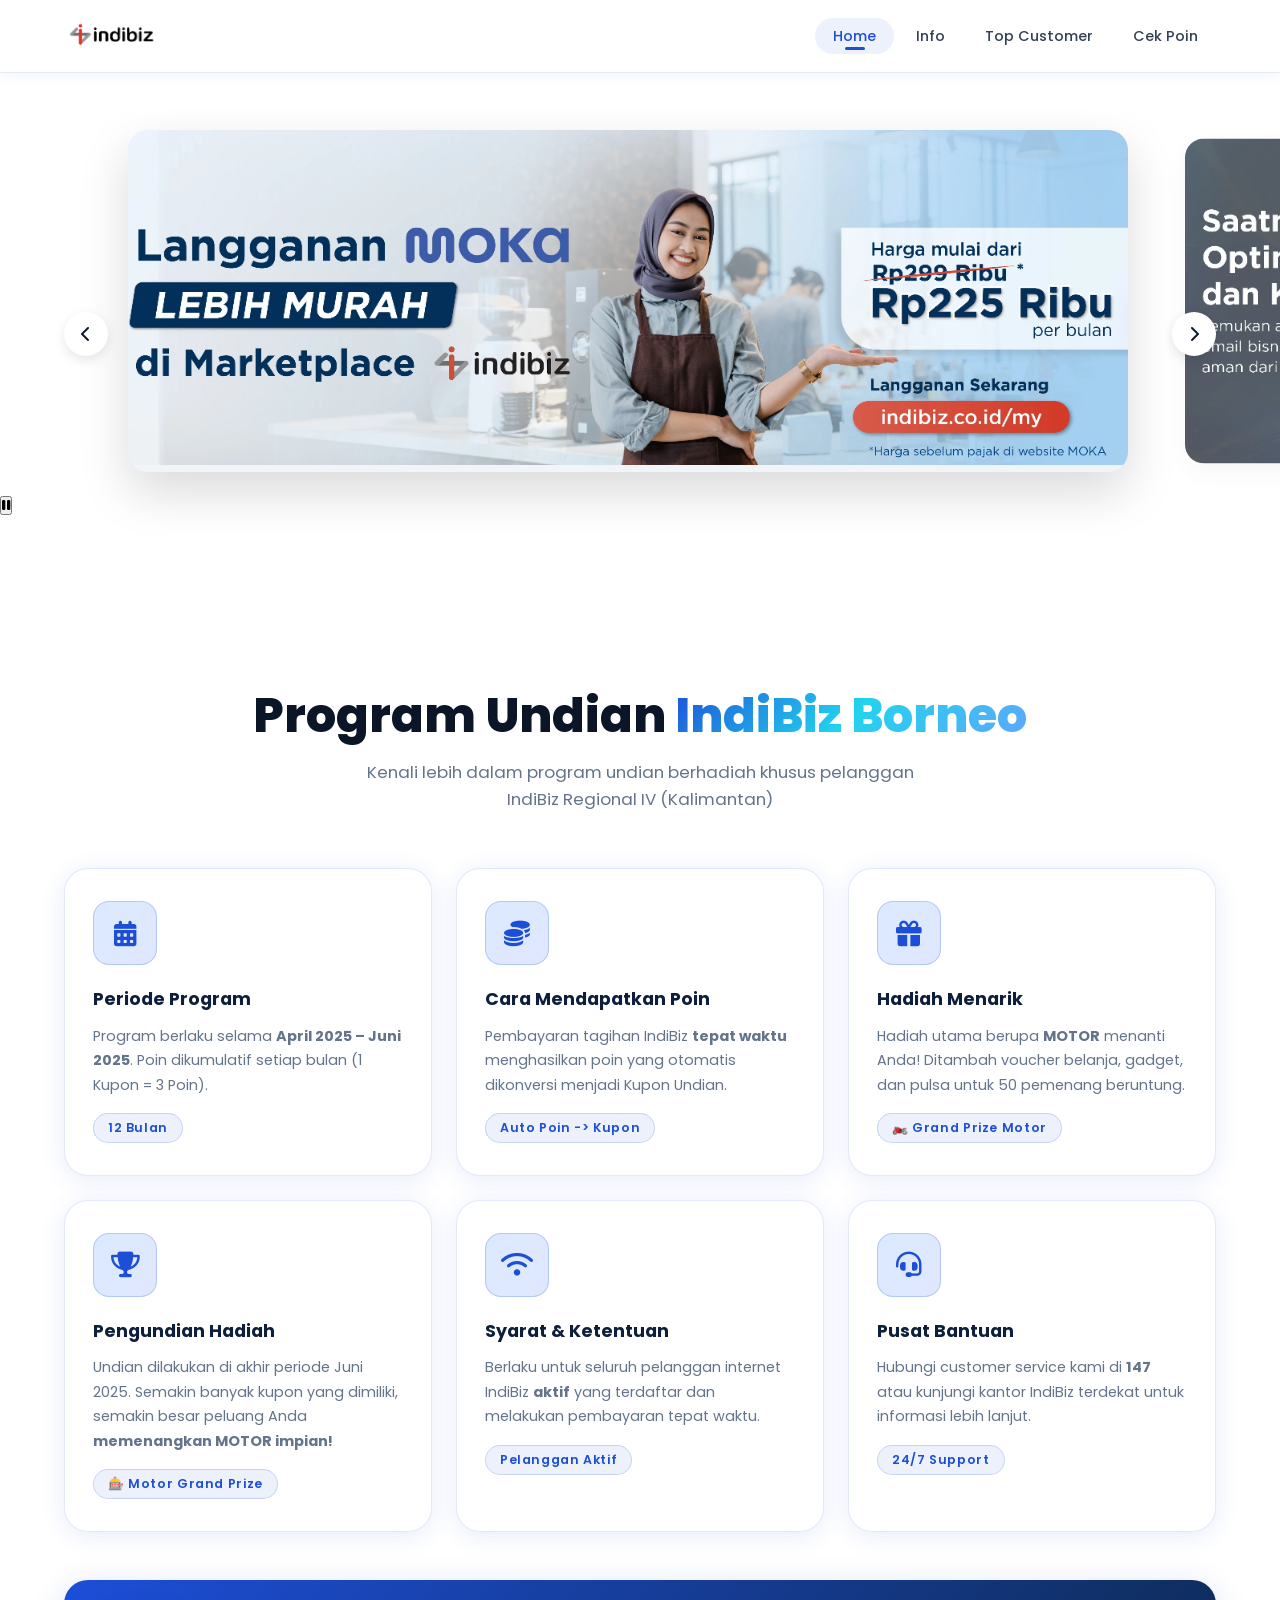
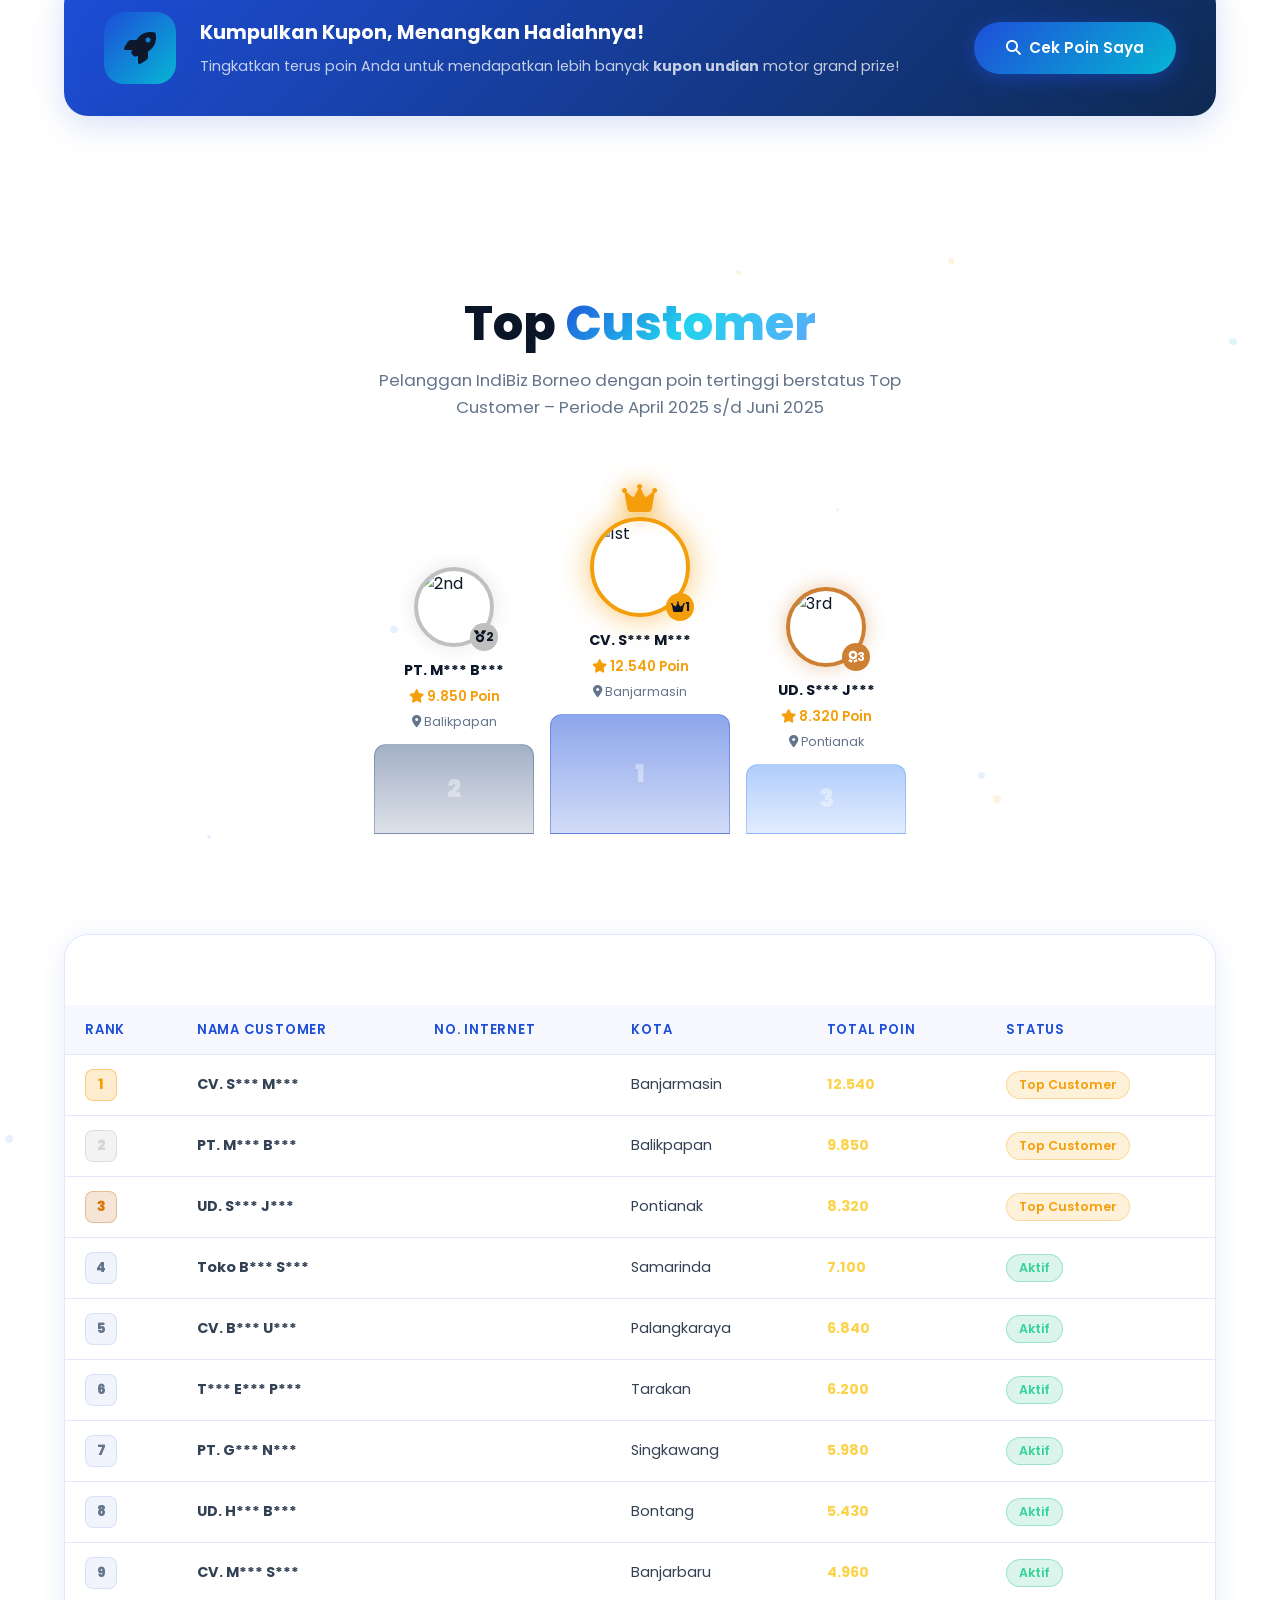
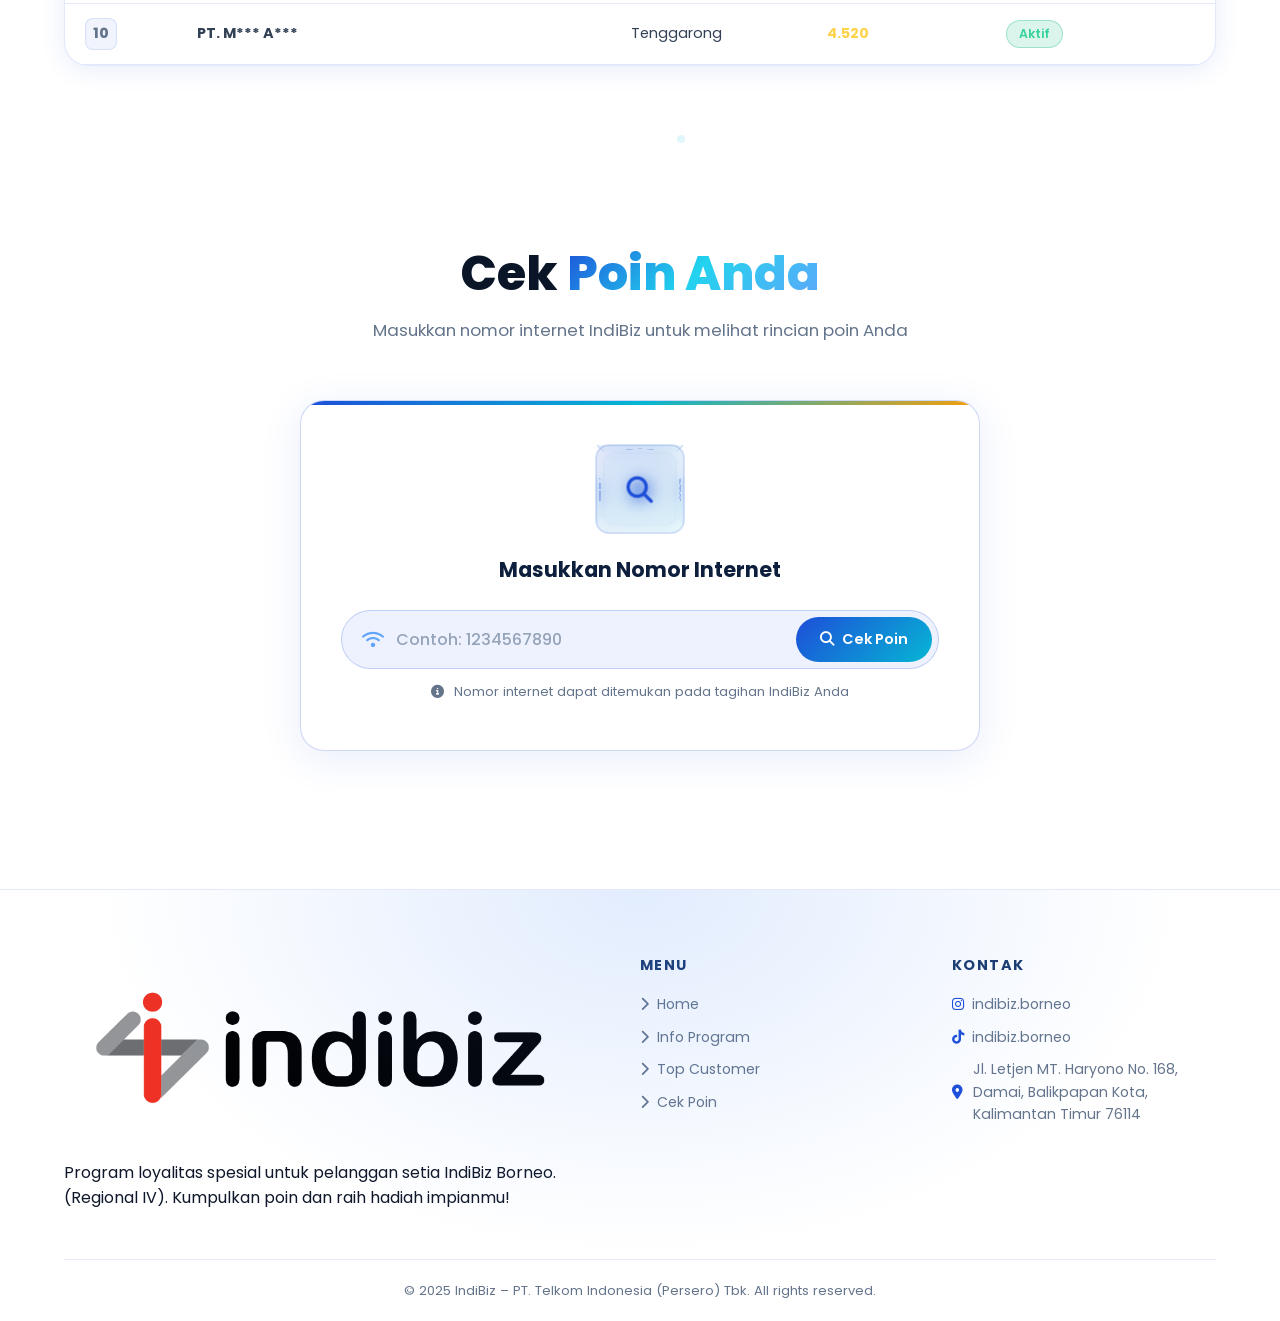
==== index.html @ 510075ae "refactor: Reorganize folder structure for better maintainability - Moved CSS files to css/ directori" ====
<!DOCTYPE html>
<html lang="id">

<head>
    <meta charset="UTF-8">
    <meta name="viewport" content="width=device-width, initial-scale=1.0">
    <meta name="description"
        content="Program Undian IndiBiz Borneo - Kumpulkan poin dan menangkan hadiah menarik untuk pelanggan setia IndiBiz">
    <title>Undian IndiBiz Borneo 2025 - Raih Hadiah Impianmu</title>
    <link rel="stylesheet" href="css/style.css">
    <link href="https://fonts.googleapis.com/css2?family=Poppins:wght@300;400;500;600;700;800;900&display=swap"
        rel="stylesheet">
    <link rel="stylesheet" href="https://cdnjs.cloudflare.com/ajax/libs/font-awesome/6.5.0/css/all.min.css">
</head>

<body>

    <!-- ========== NAVBAR ========== -->
    <nav class="navbar" id="navbar">
        <div class="nav-container">
            <div class="nav-logo">
                <img src="images/logo.png" alt="IndiBiz Logo" class="brand-logo">
            </div>
            <ul class="nav-links" id="navLinks">
                <li><a href="#home" class="nav-link active" id="nav-home">Home</a></li>
                <li><a href="#info" class="nav-link" id="nav-info">Info</a></li>
                <li><a href="#top-customer" class="nav-link" id="nav-top">Top Customer</a></li>
                <li><a href="#cek-poin" class="nav-link" id="nav-cek">Cek Poin</a></li>
            </ul>
            <button class="hamburger" id="hamburger" aria-label="Menu">
                <span></span><span></span><span></span>
            </button>
        </div>
    </nav>

    <!-- ========== HERO / BANNER SLIDER ========== -->
    <section class="hero" id="home">
        <div class="slider-container">
            <div class="slider-wrapper" id="sliderWrapper">

                <!-- Slide 1 -->
                <div class="slide slide-1 active">
                    <img src="images/banner1.png" alt="Undian IndiBiz 2025" class="slide-bg-img">
                </div>

                <!-- Slide 2 -->
                <div class="slide slide-2">
                    <img src="images/banner2.png" alt="Kumpulkan Poin" class="slide-bg-img">
                </div>

                <!-- Slide 3 -->
                <div class="slide slide-3">
                    <img src="images/banner3.png" alt="Top Customer" class="slide-bg-img">
                </div>

            </div><!-- /.slider-wrapper -->

            <!-- Slider Controls Bar -->
            <div class="slider-controls">
                <div class="slider-indicators" id="sliderDots">
                    <span class="dot active" data-index="0"></span>
                    <span class="dot" data-index="1"></span>
                    <span class="dot" data-index="2"></span>
                </div>
                <button id="pauseToggle" class="pause-btn" title="Pause/Play Auto-slide">
                    <i class="fas fa-pause"></i>
                </button>
            </div>
        </div>

        <!-- Slider Buttons (Moved outside container for fixed position) -->
        <button class="slider-btn" id="sliderPrev" aria-label="Previous">
            <i class="fas fa-chevron-left"></i>
        </button>
        <button class="slider-btn" id="sliderNext" aria-label="Next">
            <i class="fas fa-chevron-right"></i>
        </button>
    </section>

    <!-- ========== INFO SECTION ========== -->
    <section class="section info-section" id="info">
        <div class="container">
            <div class="section-header" data-aos="fade-up">
                <h2 class="section-title">Program Undian <span class="gradient-text">IndiBiz Borneo</span></h2>
                <p class="section-desc">Kenali lebih dalam program undian berhadiah khusus pelanggan IndiBiz Regional IV
                    (Kalimantan)</p>
            </div>

            <div class="info-grid">
                <div class="info-card card-3d" data-aos="fade-up" data-aos-delay="100">
                    <div class="card-icon-wrap">
                        <div class="card-icon"><i class="fas fa-calendar-alt"></i></div>
                        <div class="icon-glow"></div>
                    </div>
                    <h3>Periode Program</h3>
                    <p>Program berlaku selama <strong>April 2025 – Juni 2025</strong>. Poin dikumulatif setiap bulan
                        (1 Kupon = 3 Poin).</p>
                    <div class="card-tag">12 Bulan</div>
                </div>

                <div class="info-card card-3d" data-aos="fade-up" data-aos-delay="200">
                    <div class="card-icon-wrap">
                        <div class="card-icon"><i class="fas fa-coins"></i></div>
                        <div class="icon-glow"></div>
                    </div>
                    <h3>Cara Mendapatkan Poin</h3>
                    <p>Pembayaran tagihan IndiBiz <strong>tepat waktu</strong> menghasilkan poin yang otomatis
                        dikonversi menjadi Kupon Undian.</p>
                    <div class="card-tag">Auto Poin -> Kupon</div>
                </div>

                <div class="info-card card-3d" data-aos="fade-up" data-aos-delay="300">
                    <div class="card-icon-wrap">
                        <div class="card-icon"><i class="fas fa-gift"></i></div>
                        <div class="icon-glow"></div>
                    </div>
                    <h3>Hadiah Menarik</h3>
                    <p>Hadiah utama berupa <strong>MOTOR</strong> menanti Anda! Ditambah voucher belanja, gadget, dan
                        pulsa untuk 50 pemenang beruntung.</p>
                    <div class="card-tag">🏍️ Grand Prize Motor</div>
                </div>

                <div class="info-card card-3d" data-aos="fade-up" data-aos-delay="400">
                    <div class="card-icon-wrap">
                        <div class="card-icon"><i class="fas fa-trophy"></i></div>
                        <div class="icon-glow"></div>
                    </div>
                    <h3>Pengundian Hadiah</h3>
                    <p>Undian dilakukan di akhir periode Juni 2025. Semakin banyak kupon yang dimiliki, semakin besar
                        peluang Anda
                        <strong>memenangkan MOTOR impian!</strong>
                    </p>
                    <div class="card-tag">🎰 Motor Grand Prize</div>
                </div>

                <div class="info-card card-3d" data-aos="fade-up" data-aos-delay="500">
                    <div class="card-icon-wrap">
                        <div class="card-icon"><i class="fas fa-wifi"></i></div>
                        <div class="icon-glow"></div>
                    </div>
                    <h3>Syarat & Ketentuan</h3>
                    <p>Berlaku untuk seluruh pelanggan internet IndiBiz <strong>aktif</strong> yang terdaftar dan
                        melakukan pembayaran tepat waktu.</p>
                    <div class="card-tag">Pelanggan Aktif</div>
                </div>

                <div class="info-card card-3d" data-aos="fade-up" data-aos-delay="600">
                    <div class="card-icon-wrap">
                        <div class="card-icon"><i class="fas fa-headset"></i></div>
                        <div class="icon-glow"></div>
                    </div>
                    <h3>Pusat Bantuan</h3>
                    <p>Hubungi customer service kami di <strong>147</strong> atau kunjungi kantor IndiBiz terdekat untuk
                        informasi lebih lanjut.</p>
                    <div class="card-tag">24/7 Support</div>
                </div>
            </div>

            <!-- Info Banner CTA -->
            <div class="info-cta" data-aos="fade-up">
                <div class="cta-content">
                    <div class="cta-icon"><i class="fas fa-rocket"></i></div>
                    <div class="cta-text">
                        <h3>Kumpulkan Kupon, Menangkan Hadiahnya!</h3>
                        <p>Tingkatkan terus poin Anda untuk mendapatkan lebih banyak <strong>kupon undian</strong> motor
                            grand prize!</p>
                    </div>
                    <a href="#cek-poin" class="btn btn-primary cta-btn">
                        <i class="fas fa-search"></i> Cek Poin Saya
                    </a>
                </div>
            </div>
        </div>
    </section>

    <!-- ========== TOP CUSTOMER SECTION ========== -->
    <section class="section top-customer-section" id="top-customer">
        <div class="particles" id="particles"></div>
        <div class="container">
            <div class="section-header" data-aos="fade-up">
                <h2 class="section-title">Top <span class="gradient-text">Customer</span></h2>
                <p class="section-desc">Pelanggan IndiBiz Borneo dengan poin tertinggi berstatus Top Customer – Periode
                    April 2025 s/d Juni 2025</p>
            </div>

            <!-- Podium Top 3 -->
            <div class="podium-container" data-aos="zoom-in">
                <!-- 2nd Place -->
                <div class="podium-item podium-2nd">
                    <div class="podium-avatar">
                        <img src="https://ui-avatars.com/api/?name=PT+M***+B***&background=C0C0C0&color=fff&size=80&bold=true"
                            alt="2nd">
                        <div class="podium-rank rank-2"><i class="fas fa-medal"></i> 2</div>
                    </div>
                    <div class="podium-info">
                        <div class="podium-name">PT. M*** B***</div>
                        <div class="podium-points"><i class="fas fa-star"></i> 9.850 Poin</div>
                        <div class="podium-location"><i class="fas fa-map-marker-alt"></i> Balikpapan</div>
                    </div>
                    <div class="podium-base h-2nd">2</div>
                </div>

                <!-- 1st Place -->
                <div class="podium-item podium-1st">
                    <div class="crown-animation"><i class="fas fa-crown"></i></div>
                    <div class="podium-avatar">
                        <img src="https://ui-avatars.com/api/?name=CV+S***+M***&background=FFD700&color=fff&size=100&bold=true"
                            alt="1st">
                        <div class="podium-rank rank-1"><i class="fas fa-crown"></i> 1</div>
                    </div>
                    <div class="podium-info">
                        <div class="podium-name">CV. S*** M***</div>
                        <div class="podium-points"><i class="fas fa-star"></i> 12.540 Poin</div>
                        <div class="podium-location"><i class="fas fa-map-marker-alt"></i> Banjarmasin</div>
                    </div>
                    <div class="podium-base h-1st">1</div>
                </div>

                <!-- 3rd Place -->
                <div class="podium-item podium-3rd">
                    <div class="podium-avatar">
                        <img src="https://ui-avatars.com/api/?name=UD+S***+J***&background=CD7F32&color=fff&size=80&bold=true"
                            alt="3rd">
                        <div class="podium-rank rank-3"><i class="fas fa-award"></i> 3</div>
                    </div>
                    <div class="podium-info">
                        <div class="podium-name">UD. S*** J***</div>
                        <div class="podium-points"><i class="fas fa-star"></i> 8.320 Poin</div>
                        <div class="podium-location"><i class="fas fa-map-marker-alt"></i> Pontianak</div>
                    </div>
                    <div class="podium-base h-3rd">3</div>
                </div>
            </div>

            <!-- Ranking Table -->
            <div class="ranking-table-wrap" data-aos="fade-up">
                <div class="table-header-bar">
                    <h3><i class="fas fa-list-ol"></i> Ranking Lengkap</h3>
                    <span class="table-period">Periode: Apr 2025 – Jun 2025</span>
                </div>
                <div class="table-responsive">
                    <table class="ranking-table" id="rankingTable">
                        <thead>
                            <tr>
                                <th>Rank</th>
                                <th>Nama Customer</th>
                                <th>No. Internet</th>
                                <th>Kota</th>
                                <th>Total Poin</th>
                                <th>Status</th>
                            </tr>
                        </thead>
                        <tbody id="rankingBody">
                            <!-- Populated by JS -->
                        </tbody>
                    </table>
                </div>
            </div>
        </div>
    </section>

    <!-- ========== CEK POIN SECTION ========== -->
    <section class="section cek-poin-section" id="cek-poin">
        <div class="container">
            <div class="section-header" data-aos="fade-up">
                <h2 class="section-title">Cek <span class="gradient-text">Poin Anda</span></h2>
                <p class="section-desc">Masukkan nomor internet IndiBiz untuk melihat rincian poin Anda</p>
            </div>

            <!-- Search Form -->
            <div class="cek-form-container" data-aos="zoom-in">
                <div class="form-wrapper">
                    <div class="form-icon-3d">
                        <div class="cube">
                            <div class="cube-face front"><i class="fas fa-search"></i></div>
                            <div class="cube-face back"><i class="fas fa-star"></i></div>
                            <div class="cube-face top"><i class="fas fa-wifi"></i></div>
                            <div class="cube-face bottom"><i class="fas fa-trophy"></i></div>
                            <div class="cube-face left"><i class="fas fa-gift"></i></div>
                            <div class="cube-face right"><i class="fas fa-coins"></i></div>
                        </div>
                    </div>
                    <h3 class="form-title">Masukkan Nomor Internet</h3>
                    <div class="search-input-wrap">
                        <div class="input-icon"><i class="fas fa-wifi"></i></div>
                        <input type="text" id="noInternetInput" class="search-input" placeholder="Contoh: 1234567890"
                            maxlength="15" autocomplete="off">
                        <button class="search-btn" id="searchBtn">
                            <i class="fas fa-search"></i>
                            <span>Cek Poin</span>
                        </button>
                    </div>
                    <p class="form-hint"><i class="fas fa-info-circle"></i> Nomor internet dapat ditemukan pada tagihan
                        IndiBiz Anda</p>
                </div>
            </div>

            <!-- Result Container -->
            <div class="result-container" id="resultContainer" style="display:none;">
                <!-- Customer Info Card -->
                <div class="result-header" data-aos="fade-up">
                    <div class="customer-card">
                        <div class="customer-avatar" id="customerAvatar">
                            <img id="avatarImg" src="" alt="Customer">
                        </div>
                        <div class="customer-info">
                            <div class="customer-badge"><i class="fas fa-check-circle"></i> Pelanggan Terverifikasi
                            </div>
                            <h3 id="customerName" class="customer-name">-</h3>
                            <div class="customer-meta">
                                <span><i class="fas fa-wifi"></i> <span id="customerNo">-</span></span>
                                <span><i class="fas fa-map-marker-alt"></i> <span id="customerCity">-</span></span>
                                <span><i class="fas fa-signal"></i> <span id="customerPackage">-</span></span>
                            </div>
                        </div>
                        <div class="total-poin-big">
                            <div class="total-poin-label">Total Poin</div>
                            <div class="total-poin-value" id="totalPoinDisplay">0</div>
                            <div class="total-poin-sub">April 2025 – Juni 2025</div>
                        </div>
                        <div class="total-kupon-big">
                            <div class="total-poin-label">Total Kupon Undian</div>
                            <div class="total-poin-value" id="totalKuponDisplay" style="color: #60a5fa;">0</div>
                            <div class="total-poin-sub">1 Kupon = 3 Poin</div>
                        </div>
                    </div>
                </div>

                <!-- Monthly Points Table -->
                <div class="points-table-wrap" data-aos="fade-up">
                    <div class="points-table-header">
                        <h3><i class="fas fa-calendar-alt"></i> Rincian Poin Per Bulan</h3>
                    </div>
                    <div class="table-responsive">
                        <table class="points-table" id="pointsTable">
                            <thead>
                                <tr>
                                    <th>Bulan</th>
                                    <th>Tagihan (Rp)</th>
                                    <th>Status Bayar</th>
                                    <th>Poin Didapat</th>
                                </tr>
                            </thead>
                            <tbody id="pointsBody">
                                <!-- Populated by JS -->
                            </tbody>
                            <tfoot>
                                <tr class="total-row">
                                    <td colspan="3"><strong>Total Keseluruhan</strong></td>
                                    <td class="total-poin-cell" id="totalPoinTable">0 Poin</td>
                                </tr>
                            </tfoot>
                        </table>
                    </div>
                </div>

                <!-- Points Visual Chart -->
                <div class="points-chart-wrap" data-aos="fade-up">
                    <h3><i class="fas fa-chart-bar"></i> Grafik Poin Bulanan</h3>
                    <div class="chart-container" id="chartContainer">
                        <!-- Chart bars generated by JS -->
                    </div>
                </div>
            </div>

            <!-- Empty / Error State -->
            <div class="empty-state" id="emptyState" style="display:none;">
                <div class="empty-icon"><i class="fas fa-exclamation-triangle"></i></div>
                <h3>Nomor Tidak Ditemukan</h3>
                <p id="emptyMessage">Nomor internet yang Anda masukkan tidak terdaftar dalam sistem kami.</p>
                <button class="btn btn-outline"
                    onclick="document.getElementById('noInternetInput').value=''; document.getElementById('emptyState').style.display='none';">
                    <i class="fas fa-redo"></i> Coba Lagi
                </button>
            </div>

        </div>
    </section>

    <!-- ========== FOOTER ========== -->
    <footer class="footer">
        <div class="footer-bg"></div>
        <div class="container">
            <div class="footer-grid">
                <div class="footer-brand">
                    <div class="footer-logo">
                        <img src="images/logo.png" alt="IndiBiz Logo">
                    </div>
                    <p>Program loyalitas spesial untuk pelanggan setia IndiBiz Borneo. (Regional IV). Kumpulkan
                        poin dan raih hadiah impianmu!</p>
                </div>
                <div class="footer-links">
                    <h4>Menu</h4>
                    <ul>
                        <li><a href="#home"><i class="fas fa-chevron-right"></i> Home</a></li>
                        <li><a href="#info"><i class="fas fa-chevron-right"></i> Info Program</a></li>
                        <li><a href="#top-customer"><i class="fas fa-chevron-right"></i> Top Customer</a></li>
                        <li><a href="#cek-poin"><i class="fas fa-chevron-right"></i> Cek Poin</a></li>
                    </ul>
                </div>
                <div class="footer-contact">
                    <h4>Kontak</h4>
                    <ul>
                        <li><a href="https://www.instagram.com/indibiz.borneo" target="_blank"><i
                                    class="fab fa-instagram"></i> indibiz.borneo</a></li>
                        <li><a href="https://www.tiktok.com/@indibiz.borneo" target="_blank"><i
                                    class="fab fa-tiktok"></i> indibiz.borneo</a></li>
                        <li><i class="fas fa-map-marker-alt"></i> Jl. Letjen MT. Haryono No. 168, Damai, Balikpapan
                            Kota, Kalimantan Timur 76114</li>
                    </ul>
                </div>
            </div>
            <div class="footer-bottom">
                <p>© 2025 IndiBiz – PT. Telkom Indonesia (Persero) Tbk. All rights reserved.</p>
            </div>
        </div>
    </footer>

    <!-- Loading Overlay -->
    <div class="loading-overlay" id="loadingOverlay">
        <div class="loading-spinner">
            <div class="spinner-ring"></div>
            <div class="spinner-ring"></div>
            <div class="spinner-ring"></div>
            <div class="loading-text">Mencari Data...</div>
        </div>
    </div>

    <script src="js/script.js"></script>
</body>

</html>
---- css/style.css ----
/* =====================================================
   INDIBIZ UNDIAN WEBSITE - MODERN 3D STYLE
   WHITE & Blue Theme | Poppins Font
===================================================== */

/* ---- ROOT VARIABLES ---- */
:root {
    --blue-900: #0a1628;
    --blue-800: #0d1f3c;
    --blue-700: #0e2a52;
    --blue-600: #1a3a6e;
    --blue-500: #1d4ed8;
    --blue-400: #3b82f6;
    --blue-300: #60a5fa;
    --blue-200: #93c5fd;
    --blue-100: #dbeafe;
    --cyan: #06b6d4;
    --cyan-l: #22d3ee;
    --gold: #f59e0b;
    --gold-l: #fcd34d;
    --white: #ffffff;
    --gray-50: #f8faff;
    --gray-100: #eef2ff;
    --gray-200: #e0e7ff;
    --gray-400: #94a3b8;
    --text-dark: #0f172a;
    --text-mid: #334155;

    /* Light theme surfaces */
    --surface-bg: #f5f8ff;
    --surface-card: #ffffff;
    --surface-alt: #eef2ff;
    --border-light: rgba(29, 78, 216, 0.12);
    --border-mid: rgba(29, 78, 216, 0.22);
    --text-body: #334155;
    --text-muted: #64748b;

    --radius-sm: 8px;
    --radius-md: 16px;
    --radius-lg: 24px;
    --radius-xl: 40px;

    --shadow-blue: 0 8px 32px rgba(29, 78, 216, 0.18);
    --shadow-card: 0 4px 24px rgba(29, 78, 216, 0.10);
    --shadow-glow: 0 0 40px rgba(59, 130, 246, 0.25);

    --transition: 0.35s cubic-bezier(0.4, 0, 0.2, 1);
}

/* ---- RESET ---- */
*,
*::before,
*::after {
    box-sizing: border-box;
    margin: 0;
    padding: 0;
}

html {
    scroll-behavior: smooth;
}

body {
    font-family: 'Poppins', sans-serif;
    background: #ffffff;
    color: var(--text-dark);
    overflow-x: hidden;
    line-height: 1.6;
}

a {
    text-decoration: none;
    color: inherit;
}

img {
    max-width: 100%;
    display: block;
}

ul {
    list-style: none;
}

/* ---- UTILITIES ---- */
.container {
    max-width: 1200px;
    margin: 0 auto;
    padding: 0 24px;
}

.gradient-text {
    background: linear-gradient(135deg, var(--blue-500), var(--cyan-l), var(--blue-300));
    -webkit-background-clip: text;
    -webkit-text-fill-color: transparent;
    background-clip: text;
}

.btn {
    display: inline-flex;
    align-items: center;
    gap: 8px;
    padding: 14px 32px;
    border-radius: var(--radius-xl);
    font-family: 'Poppins', sans-serif;
    font-size: 0.95rem;
    font-weight: 600;
    cursor: pointer;
    border: none;
    transition: var(--transition);
    position: relative;
    overflow: hidden;
    white-space: nowrap;
}

.btn::before {
    content: '';
    position: absolute;
    inset: 0;
    background: rgba(255, 255, 255, 0.15);
    opacity: 0;
    transition: var(--transition);
}

.btn:hover::before {
    opacity: 1;
}

.btn-primary {
    background: linear-gradient(135deg, var(--blue-500), var(--cyan));
    color: var(--white);
    box-shadow: 0 4px 20px rgba(29, 78, 216, 0.5);
}

.btn-primary:hover {
    transform: translateY(-3px);
    box-shadow: 0 8px 30px rgba(29, 78, 216, 0.6);
}

.btn-outline {
    background: transparent;
    color: var(--white);
    border: 2px solid rgba(255, 255, 255, 0.4);
    backdrop-filter: blur(8px);
}

.btn-outline:hover {
    background: rgba(255, 255, 255, 0.12);
    border-color: var(--blue-300);
    transform: translateY(-3px);
}

/* =====================================================
   NAVBAR
===================================================== */
.navbar {
    position: fixed;
    top: 0;
    left: 0;
    right: 0;
    z-index: 1000;
    padding: 0;
    background: #ffffff;
    border-bottom: 1px solid var(--border-light);
    transition: var(--transition);
    box-shadow: 0 2px 16px rgba(29, 78, 216, 0.06);
}

.navbar.scrolled {
    background: #ffffff;
    border-bottom: 1px solid var(--border-mid);
    box-shadow: 0 4px 24px rgba(29, 78, 216, 0.12);
}

.nav-container {
    max-width: 1200px;
    margin: 0 auto;
    padding: 0 24px;
    height: 72px;
    display: flex;
    align-items: center;
    justify-content: space-between;
}

.nav-logo {
    display: flex;
    align-items: center;
    cursor: pointer;
}

.brand-logo {
    height: 38px;
    width: auto;
    object-fit: contain;
}

.brand-logo-footer {
    height: 60px;
    width: auto;
    object-fit: contain;
    margin-bottom: 16px;
    filter: drop-shadow(0 4px 6px rgba(0, 0, 0, 0.05));
}

.nav-links {
    display: flex;
    gap: 4px;
}

.nav-link {
    padding: 8px 18px;
    border-radius: var(--radius-xl);
    font-size: 0.9rem;
    font-weight: 500;
    color: var(--text-mid);
    transition: var(--transition);
    position: relative;
}

.nav-link:hover,
.nav-link.active {
    color: var(--blue-500);
    background: rgba(29, 78, 216, 0.08);
}

.nav-link.active::after {
    content: '';
    position: absolute;
    bottom: 4px;
    left: 50%;
    transform: translateX(-50%);
    width: 20px;
    height: 3px;
    background: var(--blue-500);
    border-radius: 2px;
}

.hamburger {
    display: none;
    flex-direction: column;
    gap: 5px;
    background: none;
    border: none;
    cursor: pointer;
    padding: 6px;
}

.hamburger span {
    width: 28px;
    height: 2.5px;
    background: var(--blue-700);
    border-radius: 2px;
    transition: var(--transition);
}

/* =====================================================
   HERO SLIDER
===================================================== */
.hero {
    position: relative;
    width: 100%;
    overflow: hidden;
    margin-top: 70px;
    background: #ffffff;
    padding: 40px 0 60px;
}

.slider-container {
    position: relative;
    width: 100%;
    /* Scroll snap for perfect centering */
    overflow-x: auto;
    scroll-snap-type: x mandatory;
    scroll-behavior: smooth;
    -webkit-overflow-scrolling: touch;
    height: auto;
    /* Hide scrollbar */
    ms-overflow-style: none;
    scrollbar-width: none;
    padding-bottom: 20px;
}

.slider-container::-webkit-scrollbar {
    display: none;
}

.slider-wrapper {
    display: flex;
    width: max-content;
    height: 100%;
    gap: 32px;
    padding: 20px 10%;
    box-sizing: border-box;
    transition: none;
    /* Centering handled by scroll snap */
}

.slide {
    flex: 0 0 80vw;
    max-width: 1000px;
    scroll-snap-align: center;
    position: relative;
    border-radius: 20px;
    background: #f1f5f9;
    box-shadow: 0 10px 30px rgba(0, 0, 0, 0.06);
    transform: scale(0.95);
    opacity: 0.7;
    transition: all 0.5s ease;
    overflow: hidden;
    cursor: grab;
}

.slide:active {
    cursor: grabbing;
}

.slide.active {
    transform: scale(1);
    opacity: 1;
    filter: grayscale(0) blur(0);
    box-shadow: 0 20px 50px rgba(0, 0, 0, 0.15);
}

.slide-bg-img {
    display: block;
    width: 100%;
    height: auto;
    opacity: 1;
    transition: opacity 0.5s ease;
    /* No absolute positioning or object-fit: cover to prevent zoom/crop */
}

.slide.active .slide-bg-img {
    opacity: 1;
}

.slide-overlay {
    display: none;
}

.slide-content {
    display: none;
}

@keyframes slideContentIn {
    from {
        opacity: 0;
        transform: translateX(-40px);
    }

    to {
        opacity: 1;
        transform: translateX(0);
    }
}

.slide-badge {
    display: inline-block;
    padding: 6px 18px;
    background: rgba(59, 130, 246, 0.25);
    border: 1px solid rgba(59, 130, 246, 0.5);
    border-radius: var(--radius-xl);
    font-size: 0.82rem;
    font-weight: 600;
    letter-spacing: 0.08em;
    color: var(--blue-200);
    margin-bottom: 20px;
    backdrop-filter: blur(8px);
}

.slide-title {
    font-size: clamp(2.5rem, 6vw, 4.5rem);
    font-weight: 900;
    line-height: 1.08;
    margin-bottom: 20px;
    text-shadow: 0 2px 20px rgba(0, 0, 0, 0.5);
}

.slide-sub {
    font-size: 1.1rem;
    font-weight: 400;
    color: rgba(255, 255, 255, 0.8);
    margin-bottom: 36px;
    max-width: 520px;
    line-height: 1.7;
}

.slide-btns {
    display: flex;
    gap: 16px;
    flex-wrap: wrap;
}

/* Floating orbs */
.floating-orb {
    position: absolute;
    border-radius: 50%;
    filter: blur(60px);
    opacity: 0.25;
    pointer-events: none;
    animation: orbFloat 6s ease-in-out infinite;
}

.orb-1 {
    width: 400px;
    height: 400px;
    background: radial-gradient(circle, var(--blue-400), transparent);
    right: -100px;
    top: -100px;
    animation-delay: 0s;
}

.orb-2 {
    width: 300px;
    height: 300px;
    background: radial-gradient(circle, var(--cyan), transparent);
    right: 200px;
    bottom: -80px;
    animation-delay: 2s;
}

.orb-3 {
    width: 200px;
    height: 200px;
    background: radial-gradient(circle, var(--gold), transparent);
    right: 100px;
    top: 50%;
    animation-delay: 4s;
}

@keyframes orbFloat {

    0%,
    100% {
        transform: translate(0, 0) scale(1);
    }

    50% {
        transform: translate(20px, -20px) scale(1.1);
    }
}

/* Slider controls */
.slider-btn {
    position: absolute;
    top: 50%;
    transform: translateY(-50%);
    z-index: 20;
    width: 44px;
    height: 44px;
    background: #ffffff;
    border: none;
    border-radius: 50%;
    color: var(--blue-900);
    display: flex;
    align-items: center;
    justify-content: center;
    font-size: 1rem;
    cursor: pointer;
    transition: var(--transition);
    box-shadow: 0 4px 12px rgba(0, 0, 0, 0.1);
}

.slider-btn:hover {
    background: var(--blue-50);
    transform: translateY(-50%) scale(1.1);
}

#sliderPrev {
    left: 5%;
}

#sliderNext {
    right: 5%;
}

.slider-dots {
    position: absolute;
    bottom: 28px;
    left: 50%;
    transform: translateX(-50%);
    display: flex;
    gap: 10px;
    z-index: 10;
}

.dot {
    width: 10px;
    height: 10px;
    border-radius: 50%;
    background: rgba(255, 255, 255, 0.35);
    cursor: pointer;
    transition: var(--transition);
}

.dot.active {
    width: 32px;
    border-radius: 5px;
    background: var(--blue-400);
}

/* =====================================================
   SECTION COMMON
===================================================== */
.section {
    padding: 90px 0;
    position: relative;
}

.section-header {
    text-align: center;
    margin-bottom: 56px;
}

.section-badge {
    display: inline-block;
    padding: 6px 20px;
    background: rgba(29, 78, 216, 0.08);
    border: 1px solid rgba(29, 78, 216, 0.2);
    border-radius: var(--radius-xl);
    font-size: 0.82rem;
    font-weight: 600;
    letter-spacing: 0.1em;
    color: var(--blue-500);
    margin-bottom: 16px;
}

.section-title {
    font-size: clamp(2rem, 4vw, 3rem);
    font-weight: 800;
    line-height: 1.15;
    margin-bottom: 16px;
    color: var(--blue-900);
}

.section-desc {
    font-size: 1.05rem;
    color: var(--text-muted);
    max-width: 560px;
    margin: 0 auto;
}

/* =====================================================
   INFO SECTION
===================================================== */
.info-section {
    background: #ffffff;
}

.info-grid {
    display: grid;
    grid-template-columns: repeat(auto-fit, minmax(320px, 1fr));
    gap: 24px;
    margin-bottom: 48px;
}

.info-card {
    background: var(--surface-card);
    border: 1px solid var(--border-light);
    border-radius: var(--radius-lg);
    padding: 32px 28px;
    transition: var(--transition);
    position: relative;
    overflow: hidden;
    cursor: default;
    box-shadow: var(--shadow-card);
}

.info-card:hover {
    transform: translateY(-12px) scale(1.02);
    border-color: var(--blue-400);
    box-shadow: 0 30px 60px rgba(29, 78, 216, 0.2), 0 10px 20px rgba(0, 0, 0, 0.05);
}

.info-card:hover .card-icon {
    transform: scale(1.1) rotate(5deg);
    color: var(--blue-600);
}

.info-card::before {
    content: '';
    position: absolute;
    top: 0;
    left: 0;
    right: 0;
    height: 3px;
    background: linear-gradient(90deg, var(--blue-500), var(--cyan));
    opacity: 0;
    transition: var(--transition);
}

.info-card:hover::before {
    opacity: 1;
}

.card-icon-wrap {
    position: relative;
    width: 64px;
    height: 64px;
    margin-bottom: 20px;
}

.card-icon {
    width: 64px;
    height: 64px;
    background: linear-gradient(135deg, var(--blue-100), var(--gray-200));
    border: 1px solid var(--border-mid);
    border-radius: 16px;
    display: flex;
    align-items: center;
    justify-content: center;
    font-size: 1.6rem;
    color: var(--blue-500);
    position: relative;
    z-index: 1;
    transition: var(--transition);
}

.info-card:hover .card-icon {
    background: linear-gradient(135deg, var(--blue-500), var(--cyan));
    color: var(--white);
    transform: rotateY(20deg);
    border-color: transparent;
}

.icon-glow {
    position: absolute;
    inset: -8px;
    border-radius: 20px;
    background: radial-gradient(circle, rgba(59, 130, 246, 0.3), transparent);
    opacity: 0;
    transition: var(--transition);
}

.info-card:hover .icon-glow {
    opacity: 1;
}

.info-card h3 {
    font-size: 1.1rem;
    font-weight: 700;
    margin-bottom: 10px;
    color: var(--blue-800);
}

.info-card p {
    font-size: 0.9rem;
    color: var(--text-muted);
    line-height: 1.7;
    margin-bottom: 16px;
}

.card-tag {
    display: inline-block;
    padding: 4px 14px;
    background: rgba(29, 78, 216, 0.08);
    border: 1px solid rgba(29, 78, 216, 0.18);
    border-radius: var(--radius-xl);
    font-size: 0.78rem;
    font-weight: 600;
    color: var(--blue-500);
    letter-spacing: 0.05em;
}

/* Info CTA Banner */
.info-cta {
    background: linear-gradient(135deg, var(--blue-500), var(--blue-700));
    border: none;
    border-radius: var(--radius-lg);
    padding: 32px 40px;
    box-shadow: var(--shadow-blue);
}

.cta-content {
    display: flex;
    align-items: center;
    gap: 24px;
    flex-wrap: wrap;
}

.cta-icon {
    width: 72px;
    height: 72px;
    background: linear-gradient(135deg, var(--blue-500), var(--cyan));
    border-radius: 20px;
    display: flex;
    align-items: center;
    justify-content: center;
    font-size: 2rem;
    flex-shrink: 0;
    box-shadow: var(--shadow-blue);
    animation: ctaIconSpin 4s ease-in-out infinite;
}

@keyframes ctaIconSpin {

    0%,
    100% {
        transform: rotateY(0);
    }

    50% {
        transform: rotateY(20deg);
    }
}

.cta-text {
    flex: 1;
    min-width: 200px;
}

.cta-text h3 {
    font-size: 1.2rem;
    font-weight: 700;
    margin-bottom: 6px;
    color: var(--white);
}

.cta-text p {
    font-size: 0.9rem;
    color: rgba(255, 255, 255, 0.75);
}

.cta-btn {
    flex-shrink: 0;
}

/* =====================================================
   TOP CUSTOMER SECTION
===================================================== */
.top-customer-section {
    background: #ffffff;
    overflow: hidden;
}

/* Particles – gentle on white bg */
.particles {
    position: absolute;
    inset: 0;
    pointer-events: none;
    overflow: hidden;
}

.particle {
    position: absolute;
    border-radius: 50%;
    animation: particleFloat linear infinite;
    opacity: 0.12;
}

/* Podium */
.podium-container {
    display: flex;
    align-items: flex-end;
    justify-content: center;
    gap: 16px;
    margin-bottom: 60px;
    padding: 40px 0;
}

.podium-item {
    display: flex;
    flex-direction: column;
    align-items: center;
    position: relative;
    transition: var(--transition);
}

.podium-item:hover {
    transform: translateY(-10px) scale(1.05);
}

.crown-animation {
    position: absolute;
    top: -44px;
    font-size: 2rem;
    color: var(--gold);
    animation: crownBounce 1.5s ease-in-out infinite;
    filter: drop-shadow(0 0 12px var(--gold));
}

@keyframes crownBounce {

    0%,
    100% {
        transform: translateY(0) rotate(-10deg);
    }

    50% {
        transform: translateY(-8px) rotate(10deg);
    }
}

.podium-avatar {
    position: relative;
    margin-bottom: 12px;
}

.podium-avatar img {
    border-radius: 50%;
    border: 4px solid;
    transition: var(--transition);
}

.podium-1st .podium-avatar img {
    width: 100px;
    height: 100px;
    border-color: var(--gold);
    box-shadow: 0 0 30px rgba(245, 158, 11, 0.6);
}

.podium-2nd .podium-avatar img,
.podium-3rd .podium-avatar img {
    width: 80px;
    height: 80px;
}

.podium-2nd .podium-avatar img {
    border-color: #C0C0C0;
    box-shadow: 0 0 20px rgba(192, 192, 192, 0.4);
}

.podium-3rd .podium-avatar img {
    border-color: #CD7F32;
    box-shadow: 0 0 20px rgba(205, 127, 50, 0.4);
}

.podium-item:hover .podium-avatar img {
    transform: scale(1.08);
}

.podium-rank {
    position: absolute;
    bottom: -4px;
    right: -4px;
    width: 28px;
    height: 28px;
    border-radius: 50%;
    display: flex;
    align-items: center;
    justify-content: center;
    font-size: 0.75rem;
    font-weight: 700;
}

.rank-1 {
    background: var(--gold);
    color: var(--blue-900);
}

.rank-2 {
    background: #C0C0C0;
    color: var(--blue-900);
}

.rank-3 {
    background: #CD7F32;
    color: var(--white);
}

.podium-info {
    text-align: center;
    margin-bottom: 12px;
    max-width: 180px;
}

.podium-name {
    font-size: 0.9rem;
    font-weight: 700;
    margin-bottom: 4px;
    color: var(--blue-900);
}

.podium-points {
    font-size: 0.85rem;
    font-weight: 600;
    color: var(--gold);
    margin-bottom: 4px;
}

.podium-location {
    font-size: 0.78rem;
    color: var(--text-muted);
}

.podium-base {
    width: 160px;
    display: flex;
    align-items: center;
    justify-content: center;
    font-size: 1.5rem;
    font-weight: 900;
    border-radius: 12px 12px 0 0;
    color: rgba(255, 255, 255, 0.4);
}

.h-1st {
    height: 120px;
    background: linear-gradient(180deg, rgba(29, 78, 216, 0.5), rgba(29, 78, 216, 0.2));
    border: 1px solid rgba(29, 78, 216, 0.4);
    width: 180px;
}

.h-2nd {
    height: 90px;
    background: linear-gradient(180deg, rgba(26, 58, 110, 0.4), rgba(26, 58, 110, 0.15));
    border: 1px solid rgba(26, 58, 110, 0.3);
}

.h-3rd {
    height: 70px;
    background: linear-gradient(180deg, rgba(59, 130, 246, 0.4), rgba(59, 130, 246, 0.15));
    border: 1px solid rgba(59, 130, 246, 0.3);
}

/* Ranking Table */
.ranking-table-wrap {
    background: #ffffff;
    border: 1px solid var(--border-light);
    border-radius: var(--radius-lg);
    overflow: hidden;
    box-shadow: var(--shadow-card);
}

.table-header-bar {
    padding: 20px 28px;
    display: flex;
    align-items: center;
    justify-content: space-between;
    border-bottom: 1px solid rgba(255, 255, 255, 0.15);
    background: rgba(255, 255, 255, 0.08);
    flex-wrap: wrap;
    gap: 8px;
}

.table-header-bar h3 {
    font-size: 1rem;
    font-weight: 700;
    color: var(--white);
}

.table-period {
    font-size: 0.82rem;
    color: rgba(255, 255, 255, 0.6);
    background: rgba(255, 255, 255, 0.1);
    padding: 4px 12px;
    border-radius: var(--radius-xl);
}

.table-responsive {
    overflow-x: auto;
}

.ranking-table,
.points-table {
    width: 100%;
    border-collapse: collapse;
    font-size: 0.9rem;
}

.ranking-table th {
    padding: 14px 20px;
    text-align: left;
    font-weight: 600;
    color: var(--blue-500);
    font-size: 0.82rem;
    letter-spacing: 0.06em;
    text-transform: uppercase;
    background: rgba(29, 78, 216, 0.04);
    border-bottom: 1px solid var(--border-light);
    white-space: nowrap;
}

.points-table th {
    padding: 14px 20px;
    text-align: left;
    font-weight: 600;
    color: var(--blue-500);
    font-size: 0.82rem;
    letter-spacing: 0.06em;
    text-transform: uppercase;
    background: rgba(29, 78, 216, 0.05);
    border-bottom: 1px solid var(--border-light);
    white-space: nowrap;
}

.ranking-table td {
    padding: 14px 20px;
    border-bottom: 1px solid var(--border-light);
    color: var(--text-body);
    transition: var(--transition);
}

.points-table td {
    padding: 14px 20px;
    border-bottom: 1px solid var(--border-light);
    color: var(--text-body);
    transition: var(--transition);
}

.ranking-table tbody tr:hover td {
    background: rgba(29, 78, 216, 0.04);
}

.points-table tbody tr:hover td {
    background: rgba(29, 78, 216, 0.04);
}

.rank-badge {
    display: inline-flex;
    align-items: center;
    justify-content: center;
    width: 32px;
    height: 32px;
    border-radius: 8px;
    font-weight: 800;
    font-size: 0.85rem;
}

.rank-gold {
    background: rgba(245, 158, 11, 0.2);
    color: var(--gold);
    border: 1px solid rgba(245, 158, 11, 0.4);
}

.rank-silver {
    background: rgba(192, 192, 192, 0.2);
    color: #d1d5db;
    border: 1px solid rgba(192, 192, 192, 0.4);
}

.rank-bronze {
    background: rgba(205, 127, 50, 0.2);
    color: #d97706;
    border: 1px solid rgba(205, 127, 50, 0.4);
}

.rank-normal {
    background: rgba(29, 78, 216, 0.06);
    color: var(--text-muted);
    border: 1px solid var(--border-light);
}

.status-badge {
    display: inline-block;
    padding: 3px 12px;
    border-radius: var(--radius-xl);
    font-size: 0.78rem;
    font-weight: 600;
}

.status-top {
    background: rgba(245, 158, 11, 0.15);
    color: var(--gold);
    border: 1px solid rgba(245, 158, 11, 0.3);
}

.status-active {
    background: rgba(16, 185, 129, 0.15);
    color: #34d399;
    border: 1px solid rgba(16, 185, 129, 0.3);
}

/* =====================================================
   CEK POIN SECTION
===================================================== */
.cek-poin-section {
    background: #ffffff;
}

/* Form */
.cek-form-container {
    max-width: 680px;
    margin: 0 auto 48px;
}

.form-wrapper {
    background: var(--surface-card);
    border: 1px solid var(--border-mid);
    border-radius: var(--radius-lg);
    padding: 48px 40px;
    text-align: center;
    position: relative;
    overflow: hidden;
    box-shadow: 0 8px 40px rgba(29, 78, 216, 0.10);
}

.form-wrapper::before {
    content: '';
    position: absolute;
    top: 0;
    left: 0;
    right: 0;
    height: 4px;
    background: linear-gradient(90deg, var(--blue-500), var(--cyan), var(--gold));
}

/* 3D Cube Icon */
.form-icon-3d {
    margin: 0 auto 24px;
    width: 80px;
    height: 80px;
    perspective: 400px;
}

.cube {
    width: 80px;
    height: 80px;
    transform-style: preserve-3d;
    animation: cubeRotate 8s linear infinite;
    position: relative;
}

@keyframes cubeRotate {
    from {
        transform: rotateX(-20deg) rotateY(0deg);
    }

    to {
        transform: rotateX(-20deg) rotateY(360deg);
    }
}

.cube-face {
    position: absolute;
    width: 80px;
    height: 80px;
    display: flex;
    align-items: center;
    justify-content: center;
    font-size: 1.5rem;
    border: 1px solid rgba(29, 78, 216, 0.25);
    border-radius: 12px;
    background: linear-gradient(135deg, rgba(29, 78, 216, 0.1), rgba(6, 182, 212, 0.08));
    backdrop-filter: blur(8px);
    color: var(--blue-500);
}

.cube-face.front {
    transform: translateZ(40px);
}

.cube-face.back {
    transform: rotateY(180deg) translateZ(40px);
}

.cube-face.left {
    transform: rotateY(-90deg) translateZ(40px);
}

.cube-face.right {
    transform: rotateY(90deg) translateZ(40px);
}

.cube-face.top {
    transform: rotateX(90deg) translateZ(40px);
}

.cube-face.bottom {
    transform: rotateX(-90deg) translateZ(40px);
}

.form-title {
    font-size: 1.3rem;
    font-weight: 700;
    margin-bottom: 24px;
    color: var(--blue-800);
}

.search-input-wrap {
    display: flex;
    align-items: center;
    gap: 12px;
    background: var(--gray-100);
    border: 1.5px solid var(--border-mid);
    border-radius: var(--radius-xl);
    padding: 6px 6px 6px 20px;
    transition: var(--transition);
    margin-bottom: 12px;
}

.search-input-wrap:focus-within {
    border-color: var(--blue-400);
    box-shadow: 0 0 0 4px rgba(29, 78, 216, 0.10);
    background: var(--white);
}

.input-icon {
    color: var(--blue-300);
    font-size: 1.1rem;
    flex-shrink: 0;
}

.search-input {
    flex: 1;
    background: none;
    border: none;
    outline: none;
    color: var(--text-dark);
    font-family: 'Poppins', sans-serif;
    font-size: 1rem;
    font-weight: 500;
}

.search-input::placeholder {
    color: var(--gray-400);
}

.search-btn {
    display: flex;
    align-items: center;
    gap: 8px;
    padding: 12px 24px;
    background: linear-gradient(135deg, var(--blue-500), var(--cyan));
    color: var(--white);
    border: none;
    border-radius: var(--radius-xl);
    font-family: 'Poppins', sans-serif;
    font-size: 0.9rem;
    font-weight: 600;
    cursor: pointer;
    transition: var(--transition);
    white-space: nowrap;
    flex-shrink: 0;
}

.search-btn:hover {
    transform: translateY(-2px);
    box-shadow: 0 6px 20px rgba(29, 78, 216, 0.5);
}

.form-hint {
    font-size: 0.82rem;
    color: var(--text-muted);
}

.form-hint i {
    margin-right: 6px;
}

/* Result Area */
.result-container {
    margin-top: 40px;
}

.customer-card {
    display: flex;
    align-items: center;
    gap: 24px;
    background: linear-gradient(135deg, var(--blue-500), var(--blue-700));
    border: none;
    border-radius: var(--radius-lg);
    padding: 32px;
    margin-bottom: 32px;
    flex-wrap: wrap;
    box-shadow: var(--shadow-blue);
    transition: var(--transition);
}

.customer-card:hover {
    transform: translateY(-5px);
    box-shadow: 0 15px 45px rgba(29, 78, 216, 0.4);
}

.customer-avatar {
    flex-shrink: 0;
    width: 80px;
    height: 80px;
    border-radius: 50%;
    background: linear-gradient(135deg, var(--blue-500), var(--cyan));
    overflow: hidden;
    border: 3px solid var(--blue-400);
    box-shadow: 0 0 24px rgba(59, 130, 246, 0.4);
}

.customer-avatar img {
    width: 100%;
    height: 100%;
    object-fit: cover;
}

.customer-info {
    flex: 1;
    min-width: 200px;
}

.customer-badge {
    display: inline-block;
    padding: 4px 12px;
    background: rgba(255, 255, 255, 0.2);
    border: 1px solid rgba(255, 255, 255, 0.3);
    border-radius: var(--radius-xl);
    font-size: 0.78rem;
    font-weight: 600;
    color: #a7f3d0;
    margin-bottom: 10px;
}

.customer-name {
    font-size: 1.3rem;
    font-weight: 800;
    margin-bottom: 10px;
    color: var(--white);
}

.customer-meta {
    display: flex;
    gap: 20px;
    flex-wrap: wrap;
    font-size: 0.85rem;
    color: rgba(255, 255, 255, 0.75);
}

.customer-meta span {
    display: flex;
    align-items: center;
    gap: 6px;
}

.customer-meta i {
    color: var(--blue-300);
}

.total-poin-big {
    text-align: center;
    background: rgba(245, 158, 11, 0.1);
    border: 1px solid rgba(245, 158, 11, 0.3);
    border-radius: var(--radius-md);
    padding: 20px 28px;
    flex-shrink: 0;
}

.total-poin-label {
    font-size: 0.78rem;
    font-weight: 600;
    text-transform: uppercase;
    letter-spacing: 0.1em;
    color: var(--gold-l);
    margin-bottom: 4px;
}

.total-poin-value {
    font-size: 2.2rem;
    font-weight: 900;
    color: var(--gold);
    line-height: 1;
    margin-bottom: 4px;
    font-variant-numeric: tabular-nums;
}

.total-poin-sub {
    font-size: 0.72rem;
    color: rgba(255, 255, 255, 0.4);
}

.total-kupon-big {
    text-align: center;
    background: rgba(59, 130, 246, 0.15);
    border: 1px solid rgba(59, 130, 246, 0.4);
    border-radius: var(--radius-md);
    padding: 20px 28px;
    flex-shrink: 0;
}

.total-kupon-big .total-poin-label {
    color: #93c5fd;
}

.total-kupon-big .total-poin-value {
    color: #60a5fa;
}

/* Points Table */
.points-table-wrap {
    background: var(--surface-card);
    border: 1px solid var(--border-light);
    border-radius: var(--radius-lg);
    overflow: hidden;
    margin-bottom: 32px;
    box-shadow: var(--shadow-card);
}

.points-table-header {
    padding: 18px 28px;
    border-bottom: 1px solid var(--border-light);
    background: rgba(29, 78, 216, 0.04);
}

.points-table-header h3 {
    font-size: 1rem;
    font-weight: 700;
    color: var(--blue-800);
}

.total-row td {
    background: rgba(245, 158, 11, 0.06);
    border-top: 2px solid rgba(245, 158, 11, 0.25) !important;
    font-weight: 700;
    color: var(--gold);
}

.total-poin-cell {
    color: var(--gold) !important;
    font-size: 1.05rem;
}

.badge-paid {
    display: inline-block;
    padding: 3px 12px;
    background: rgba(16, 185, 129, 0.15);
    border: 1px solid rgba(16, 185, 129, 0.3);
    border-radius: var(--radius-xl);
    font-size: 0.78rem;
    color: #34d399;
}

.badge-unpaid {
    display: inline-block;
    padding: 3px 12px;
    background: rgba(239, 68, 68, 0.15);
    border: 1px solid rgba(239, 68, 68, 0.3);
    border-radius: var(--radius-xl);
    font-size: 0.78rem;
    color: #f87171;
}

/* Chart */
.points-chart-wrap {
    background: var(--surface-card);
    border: 1px solid var(--border-light);
    border-radius: var(--radius-lg);
    padding: 28px 32px;
    margin-bottom: 16px;
    box-shadow: var(--shadow-card);
}

.points-chart-wrap h3 {
    font-size: 1rem;
    font-weight: 700;
    margin-bottom: 24px;
    color: var(--blue-800);
}

.chart-container {
    display: flex;
    align-items: flex-end;
    gap: 8px;
    height: 160px;
    padding-bottom: 32px;
    position: relative;
}

.chart-container::before {
    content: '';
    position: absolute;
    bottom: 32px;
    left: 0;
    right: 0;
    height: 1px;
    background: var(--border-mid);
}

.chart-bar-wrap {
    flex: 1;
    display: flex;
    flex-direction: column;
    align-items: center;
    height: 100%;
    justify-content: flex-end;
    gap: 6px;
}

.chart-bar {
    width: 100%;
    max-width: 48px;
    background: linear-gradient(180deg, var(--cyan), var(--blue-500));
    border-radius: 8px 8px 0 0;
    position: relative;
    transition: height 0.8s cubic-bezier(0.34, 1.56, 0.64, 1);
    cursor: pointer;
    min-height: 4px;
}

.chart-bar:hover {
    background: linear-gradient(180deg, var(--gold-l), var(--gold));
}

.chart-bar-label {
    font-size: 0.65rem;
    color: var(--text-muted);
    text-align: center;
    position: absolute;
    bottom: -26px;
    left: 50%;
    transform: translateX(-50%);
    white-space: nowrap;
}

.chart-bar-val {
    font-size: 0.7rem;
    color: var(--blue-500);
    text-align: center;
    margin-bottom: auto;
    font-weight: 600;
    opacity: 0;
    transition: var(--transition);
}

.chart-bar-wrap:hover .chart-bar-val {
    opacity: 1;
}

/* Empty State */
.empty-state {
    text-align: center;
    padding: 64px 24px;
}

.empty-icon {
    width: 80px;
    height: 80px;
    margin: 0 auto 20px;
    background: rgba(239, 68, 68, 0.1);
    border: 1px solid rgba(239, 68, 68, 0.3);
    border-radius: 50%;
    display: flex;
    align-items: center;
    justify-content: center;
    font-size: 2rem;
    color: #f87171;
}

.empty-state h3 {
    font-size: 1.3rem;
    font-weight: 700;
    margin-bottom: 10px;
    color: var(--text-dark);
}

.empty-state p {
    color: var(--text-muted);
    margin-bottom: 24px;
}

/* =====================================================
   FOOTER
===================================================== */
.footer {
    background: #ffffff;
    border-top: 1px solid var(--border-light);
    padding: 64px 0 0;
    position: relative;
    overflow: hidden;
}

.footer-bg {
    position: absolute;
    inset: 0;
    background: radial-gradient(ellipse at 50% 0%, rgba(59, 130, 246, 0.15), transparent 60%);
    pointer-events: none;
}

.footer-grid {
    display: grid;
    grid-template-columns: 2fr 1fr 1fr;
    gap: 48px;
    margin-bottom: 48px;
}

.social-links {
    display: flex;
    gap: 12px;
}

.social-link {
    width: 38px;
    height: 38px;
    border-radius: 10px;
    background: rgba(29, 78, 216, 0.07);
    border: 1px solid var(--border-light);
    display: flex;
    align-items: center;
    justify-content: center;
    font-size: 0.95rem;
    color: var(--blue-500);
    transition: var(--transition);
}

.social-link:hover {
    background: var(--blue-500);
    border-color: var(--blue-500);
    color: var(--white);
    transform: translateY(-3px);
}

.footer-links h4,
.footer-contact h4 {
    font-size: 0.9rem;
    font-weight: 700;
    text-transform: uppercase;
    letter-spacing: 0.1em;
    color: var(--blue-600);
    margin-bottom: 16px;
}

.footer-links ul li,
.footer-contact ul li {
    margin-bottom: 10px;
    font-size: 0.88rem;
    color: var(--text-muted);
    transition: var(--transition);
}

.footer-links ul li a {
    display: flex;
    align-items: center;
    gap: 8px;
    color: var(--text-muted);
    transition: var(--transition);
}

.footer-links ul li a:hover {
    color: var(--blue-500);
    transform: translateX(4px);
}

.footer-contact ul li {
    display: flex;
    align-items: center;
    gap: 10px;
}

.footer-contact ul li i {
    color: var(--blue-500);
    width: 16px;
}

.footer-bottom {
    border-top: 1px solid var(--border-light);
    padding: 20px 0;
    text-align: center;
    font-size: 0.82rem;
    color: var(--text-muted);
}

/* =====================================================
   LOADING OVERLAY
===================================================== */
.loading-overlay {
    position: fixed;
    inset: 0;
    background: rgba(255, 255, 255, 0.92);
    backdrop-filter: blur(8px);
    z-index: 9999;
    display: none;
    align-items: center;
    justify-content: center;
}

.loading-overlay.active {
    display: flex;
}

.loading-spinner {
    text-align: center;
    position: relative;
}

.spinner-ring {
    position: absolute;
    top: 50%;
    left: 50%;
    transform: translate(-50%, -50%);
    border-radius: 50%;
    border: 3px solid transparent;
    animation: spin 1.5s linear infinite;
}

.spinner-ring:nth-child(1) {
    width: 80px;
    height: 80px;
    border-top-color: var(--blue-400);
}

.spinner-ring:nth-child(2) {
    width: 60px;
    height: 60px;
    border-top-color: var(--cyan);
    animation-delay: 0.2s;
}

.spinner-ring:nth-child(3) {
    width: 40px;
    height: 40px;
    border-top-color: var(--gold);
    animation-delay: 0.4s;
}

@keyframes spin {
    to {
        transform: translate(-50%, -50%) rotate(360deg);
    }
}

.loading-text {
    margin-top: 60px;
    font-size: 0.9rem;
    font-weight: 600;
    color: var(--blue-500);
    animation: pulse 1.4s ease-in-out infinite;
}

@keyframes pulse {

    0%,
    100% {
        opacity: 0.5
    }

    50% {
        opacity: 1
    }
}

/* =====================================================
   AOS-LIKE ANIMATIONS
===================================================== */
[data-aos] {
    opacity: 0;
    transform: translateY(30px);
    transition: opacity 0.7s ease, transform 0.7s ease;
}

[data-aos].aos-animate {
    opacity: 1;
    transform: translateY(0);
}

[data-aos="zoom-in"] {
    transform: scale(0.85) translateY(20px);
}

[data-aos="zoom-in"].aos-animate {
    transform: scale(1) translateY(0);
}

[data-aos-delay="100"] {
    transition-delay: 0.1s;
}

[data-aos-delay="200"] {
    transition-delay: 0.2s;
}

[data-aos-delay="300"] {
    transition-delay: 0.3s;
}

[data-aos-delay="400"] {
    transition-delay: 0.4s;
}

[data-aos-delay="500"] {
    transition-delay: 0.5s;
}

[data-aos-delay="600"] {
    transition-delay: 0.6s;
}

/* =====================================================
   RESPONSIVE
===================================================== */
@media (max-width: 768px) {
    .nav-links {
        display: none;
        flex-direction: column;
        position: fixed;
        top: 72px;
        left: 0;
        right: 0;
        background: rgba(255, 255, 255, 0.98);
        backdrop-filter: blur(20px);
        padding: 20px;
        border-bottom: 1px solid var(--border-mid);
        gap: 4px;
    }

    .nav-links.open {
        display: flex;
    }

    .hamburger {
        display: flex;
    }

    .slider-container {
        min-height: auto;
    }

    .slider-wrapper {
        padding: 0 5%;
        gap: 15px;
    }

    .slide {
        flex: 0 0 90%;
        border-radius: 12px;
    }

    .slide-content {
        display: none;
    }

    .slide-btns {
        gap: 10px;
    }

    .btn {
        padding: 12px 20px;
        font-size: 0.85rem;
    }

    .info-grid {
        grid-template-columns: 1fr;
    }

    .podium-container {
        gap: 8px;
    }

    .podium-base {
        width: 120px;
    }

    .h-1st {
        width: 140px;
    }

    .customer-card {
        flex-direction: column;
        text-align: center;
    }

    .customer-meta {
        justify-content: center;
    }

    .total-poin-big {
        width: 100%;
    }

    .footer-grid {
        grid-template-columns: 1fr;
        gap: 32px;
    }

    .cta-content {
        flex-direction: column;
        text-align: center;
    }

    .form-wrapper {
        padding: 32px 24px;
    }

    .search-input-wrap {
        flex-direction: column;
        border-radius: var(--radius-md);
        padding: 16px;
    }

    .search-btn {
        width: 100%;
        justify-content: center;
    }
}

@media (max-width: 480px) {
    .podium-container {
        flex-direction: column;
        align-items: center;
        padding: 8px 0;
    }

    .podium-base {
        display: none;
    }

    .podium-item {
        margin-bottom: 16px;
    }

    .slider-container {
        height: 250px;
    }

    .chart-container {
        gap: 4px;
    }
}
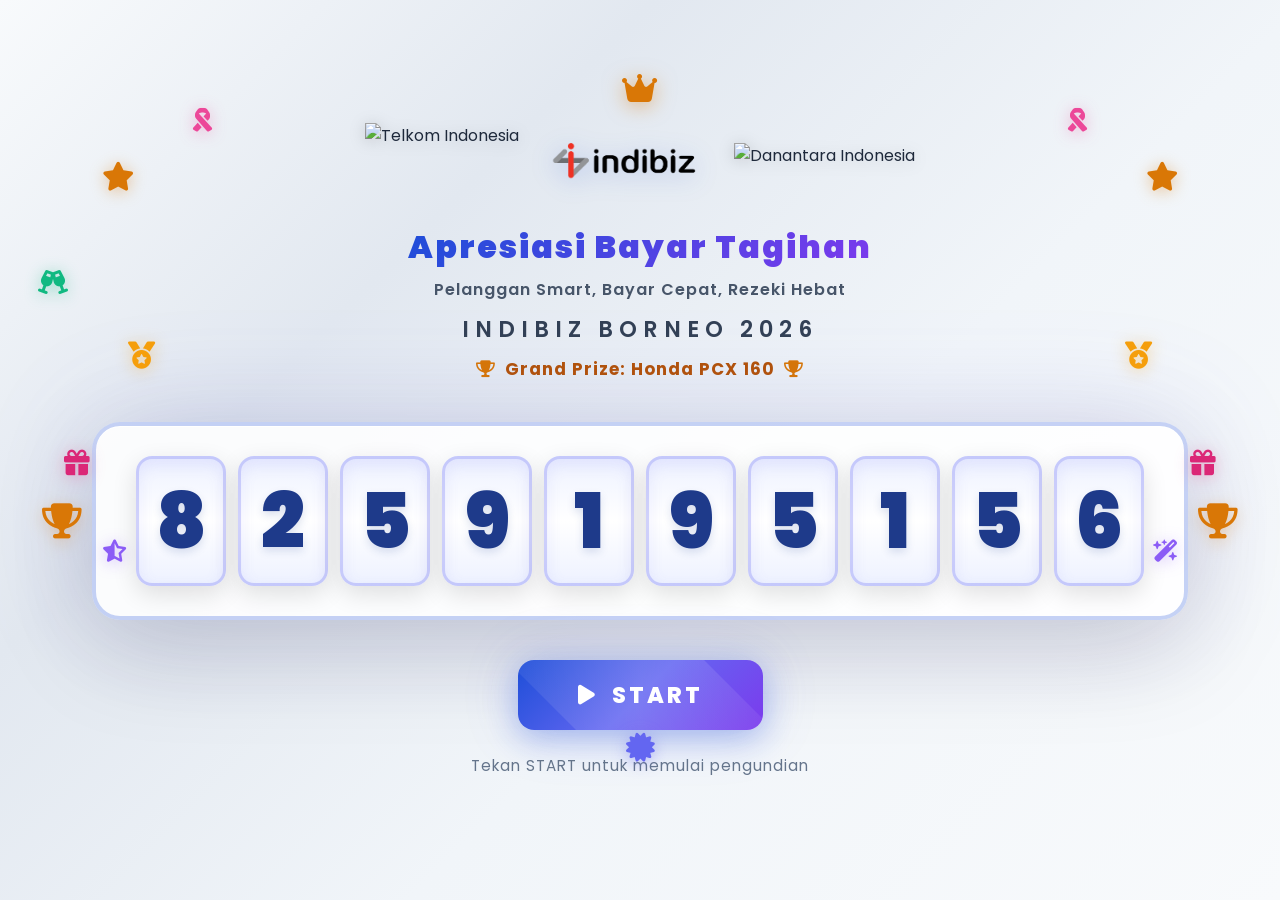
==== commit 88385062: "refactor: pisahkan repo - hanya file pengundian, hapus admin, perbaiki path gambar" ====
--- a/index.html
+++ b/index.html
@@ -1,432 +1,149 @@
-<!DOCTYPE html>
-<html lang="id">
-
-<head>
-    <meta charset="UTF-8">
-    <meta name="viewport" content="width=device-width, initial-scale=1.0">
-    <meta name="description"
-        content="Program Undian IndiBiz Borneo - Kumpulkan poin dan menangkan hadiah menarik untuk pelanggan setia IndiBiz">
-    <title>Undian IndiBiz Borneo 2025 - Raih Hadiah Impianmu</title>
-    <link rel="stylesheet" href="css/style.css">
-    <link href="https://fonts.googleapis.com/css2?family=Poppins:wght@300;400;500;600;700;800;900&display=swap"
-        rel="stylesheet">
-    <link rel="stylesheet" href="https://cdnjs.cloudflare.com/ajax/libs/font-awesome/6.5.0/css/all.min.css">
-</head>
-
-<body>
-
-    <!-- ========== NAVBAR ========== -->
-    <nav class="navbar" id="navbar">
-        <div class="nav-container">
-            <div class="nav-logo">
-                <img src="images/logo.png" alt="IndiBiz Logo" class="brand-logo">
-            </div>
-            <ul class="nav-links" id="navLinks">
-                <li><a href="#home" class="nav-link active" id="nav-home">Home</a></li>
-                <li><a href="#info" class="nav-link" id="nav-info">Info</a></li>
-                <li><a href="#top-customer" class="nav-link" id="nav-top">Top Customer</a></li>
-                <li><a href="#cek-poin" class="nav-link" id="nav-cek">Cek Poin</a></li>
-            </ul>
-            <button class="hamburger" id="hamburger" aria-label="Menu">
-                <span></span><span></span><span></span>
-            </button>
-        </div>
-    </nav>
-
-    <!-- ========== HERO / BANNER SLIDER ========== -->
-    <section class="hero" id="home">
-        <div class="slider-container">
-            <div class="slider-wrapper" id="sliderWrapper">
-
-                <!-- Slide 1 -->
-                <div class="slide slide-1 active">
-                    <img src="images/banner1.png" alt="Undian IndiBiz 2025" class="slide-bg-img">
-                </div>
-
-                <!-- Slide 2 -->
-                <div class="slide slide-2">
-                    <img src="images/banner2.png" alt="Kumpulkan Poin" class="slide-bg-img">
-                </div>
-
-                <!-- Slide 3 -->
-                <div class="slide slide-3">
-                    <img src="images/banner3.png" alt="Top Customer" class="slide-bg-img">
-                </div>
-
-            </div><!-- /.slider-wrapper -->
-
-            <!-- Slider Controls Bar -->
-            <div class="slider-controls">
-                <div class="slider-indicators" id="sliderDots">
-                    <span class="dot active" data-index="0"></span>
-                    <span class="dot" data-index="1"></span>
-                    <span class="dot" data-index="2"></span>
-                </div>
-                <button id="pauseToggle" class="pause-btn" title="Pause/Play Auto-slide">
-                    <i class="fas fa-pause"></i>
-                </button>
-            </div>
-        </div>
-
-        <!-- Slider Buttons (Moved outside container for fixed position) -->
-        <button class="slider-btn" id="sliderPrev" aria-label="Previous">
-            <i class="fas fa-chevron-left"></i>
-        </button>
-        <button class="slider-btn" id="sliderNext" aria-label="Next">
-            <i class="fas fa-chevron-right"></i>
-        </button>
-    </section>
-
-    <!-- ========== INFO SECTION ========== -->
-    <section class="section info-section" id="info">
-        <div class="container">
-            <div class="section-header" data-aos="fade-up">
-                <h2 class="section-title">Program Undian <span class="gradient-text">IndiBiz Borneo</span></h2>
-                <p class="section-desc">Kenali lebih dalam program undian berhadiah khusus pelanggan IndiBiz Regional IV
-                    (Kalimantan)</p>
-            </div>
-
-            <div class="info-grid">
-                <div class="info-card card-3d" data-aos="fade-up" data-aos-delay="100">
-                    <div class="card-icon-wrap">
-                        <div class="card-icon"><i class="fas fa-calendar-alt"></i></div>
-                        <div class="icon-glow"></div>
-                    </div>
-                    <h3>Periode Program</h3>
-                    <p>Program berlaku selama <strong>April 2025 – Juni 2025</strong>. Poin dikumulatif setiap bulan
-                        (1 Kupon = 3 Poin).</p>
-                    <div class="card-tag">12 Bulan</div>
-                </div>
-
-                <div class="info-card card-3d" data-aos="fade-up" data-aos-delay="200">
-                    <div class="card-icon-wrap">
-                        <div class="card-icon"><i class="fas fa-coins"></i></div>
-                        <div class="icon-glow"></div>
-                    </div>
-                    <h3>Cara Mendapatkan Poin</h3>
-                    <p>Pembayaran tagihan IndiBiz <strong>tepat waktu</strong> menghasilkan poin yang otomatis
-                        dikonversi menjadi Kupon Undian.</p>
-                    <div class="card-tag">Auto Poin -> Kupon</div>
-                </div>
-
-                <div class="info-card card-3d" data-aos="fade-up" data-aos-delay="300">
-                    <div class="card-icon-wrap">
-                        <div class="card-icon"><i class="fas fa-gift"></i></div>
-                        <div class="icon-glow"></div>
-                    </div>
-                    <h3>Hadiah Menarik</h3>
-                    <p>Hadiah utama berupa <strong>MOTOR</strong> menanti Anda! Ditambah voucher belanja, gadget, dan
-                        pulsa untuk 50 pemenang beruntung.</p>
-                    <div class="card-tag">🏍️ Grand Prize Motor</div>
-                </div>
-
-                <div class="info-card card-3d" data-aos="fade-up" data-aos-delay="400">
-                    <div class="card-icon-wrap">
-                        <div class="card-icon"><i class="fas fa-trophy"></i></div>
-                        <div class="icon-glow"></div>
-                    </div>
-                    <h3>Pengundian Hadiah</h3>
-                    <p>Undian dilakukan di akhir periode Juni 2025. Semakin banyak kupon yang dimiliki, semakin besar
-                        peluang Anda
-                        <strong>memenangkan MOTOR impian!</strong>
-                    </p>
-                    <div class="card-tag">🎰 Motor Grand Prize</div>
-                </div>
-
-                <div class="info-card card-3d" data-aos="fade-up" data-aos-delay="500">
-                    <div class="card-icon-wrap">
-                        <div class="card-icon"><i class="fas fa-wifi"></i></div>
-                        <div class="icon-glow"></div>
-                    </div>
-                    <h3>Syarat & Ketentuan</h3>
-                    <p>Berlaku untuk seluruh pelanggan internet IndiBiz <strong>aktif</strong> yang terdaftar dan
-                        melakukan pembayaran tepat waktu.</p>
-                    <div class="card-tag">Pelanggan Aktif</div>
-                </div>
-
-                <div class="info-card card-3d" data-aos="fade-up" data-aos-delay="600">
-                    <div class="card-icon-wrap">
-                        <div class="card-icon"><i class="fas fa-headset"></i></div>
-                        <div class="icon-glow"></div>
-                    </div>
-                    <h3>Pusat Bantuan</h3>
-                    <p>Hubungi customer service kami di <strong>147</strong> atau kunjungi kantor IndiBiz terdekat untuk
-                        informasi lebih lanjut.</p>
-                    <div class="card-tag">24/7 Support</div>
-                </div>
-            </div>
-
-            <!-- Info Banner CTA -->
-            <div class="info-cta" data-aos="fade-up">
-                <div class="cta-content">
-                    <div class="cta-icon"><i class="fas fa-rocket"></i></div>
-                    <div class="cta-text">
-                        <h3>Kumpulkan Kupon, Menangkan Hadiahnya!</h3>
-                        <p>Tingkatkan terus poin Anda untuk mendapatkan lebih banyak <strong>kupon undian</strong> motor
-                            grand prize!</p>
-                    </div>
-                    <a href="#cek-poin" class="btn btn-primary cta-btn">
-                        <i class="fas fa-search"></i> Cek Poin Saya
-                    </a>
-                </div>
-            </div>
-        </div>
-    </section>
-
-    <!-- ========== TOP CUSTOMER SECTION ========== -->
-    <section class="section top-customer-section" id="top-customer">
-        <div class="particles" id="particles"></div>
-        <div class="container">
-            <div class="section-header" data-aos="fade-up">
-                <h2 class="section-title">Top <span class="gradient-text">Customer</span></h2>
-                <p class="section-desc">Pelanggan IndiBiz Borneo dengan poin tertinggi berstatus Top Customer – Periode
-                    April 2025 s/d Juni 2025</p>
-            </div>
-
-            <!-- Podium Top 3 -->
-            <div class="podium-container" data-aos="zoom-in">
-                <!-- 2nd Place -->
-                <div class="podium-item podium-2nd">
-                    <div class="podium-avatar">
-                        <img src="https://ui-avatars.com/api/?name=PT+M***+B***&background=C0C0C0&color=fff&size=80&bold=true"
-                            alt="2nd">
-                        <div class="podium-rank rank-2"><i class="fas fa-medal"></i> 2</div>
-                    </div>
-                    <div class="podium-info">
-                        <div class="podium-name">PT. M*** B***</div>
-                        <div class="podium-points"><i class="fas fa-star"></i> 9.850 Poin</div>
-                        <div class="podium-location"><i class="fas fa-map-marker-alt"></i> Balikpapan</div>
-                    </div>
-                    <div class="podium-base h-2nd">2</div>
-                </div>
-
-                <!-- 1st Place -->
-                <div class="podium-item podium-1st">
-                    <div class="crown-animation"><i class="fas fa-crown"></i></div>
-                    <div class="podium-avatar">
-                        <img src="https://ui-avatars.com/api/?name=CV+S***+M***&background=FFD700&color=fff&size=100&bold=true"
-                            alt="1st">
-                        <div class="podium-rank rank-1"><i class="fas fa-crown"></i> 1</div>
-                    </div>
-                    <div class="podium-info">
-                        <div class="podium-name">CV. S*** M***</div>
-                        <div class="podium-points"><i class="fas fa-star"></i> 12.540 Poin</div>
-                        <div class="podium-location"><i class="fas fa-map-marker-alt"></i> Banjarmasin</div>
-                    </div>
-                    <div class="podium-base h-1st">1</div>
-                </div>
-
-                <!-- 3rd Place -->
-                <div class="podium-item podium-3rd">
-                    <div class="podium-avatar">
-                        <img src="https://ui-avatars.com/api/?name=UD+S***+J***&background=CD7F32&color=fff&size=80&bold=true"
-                            alt="3rd">
-                        <div class="podium-rank rank-3"><i class="fas fa-award"></i> 3</div>
-                    </div>
-                    <div class="podium-info">
-                        <div class="podium-name">UD. S*** J***</div>
-                        <div class="podium-points"><i class="fas fa-star"></i> 8.320 Poin</div>
-                        <div class="podium-location"><i class="fas fa-map-marker-alt"></i> Pontianak</div>
-                    </div>
-                    <div class="podium-base h-3rd">3</div>
-                </div>
-            </div>
-
-            <!-- Ranking Table -->
-            <div class="ranking-table-wrap" data-aos="fade-up">
-                <div class="table-header-bar">
-                    <h3><i class="fas fa-list-ol"></i> Ranking Lengkap</h3>
-                    <span class="table-period">Periode: Apr 2025 – Jun 2025</span>
-                </div>
-                <div class="table-responsive">
-                    <table class="ranking-table" id="rankingTable">
-                        <thead>
-                            <tr>
-                                <th>Rank</th>
-                                <th>Nama Customer</th>
-                                <th>No. Internet</th>
-                                <th>Kota</th>
-                                <th>Total Poin</th>
-                                <th>Status</th>
-                            </tr>
-                        </thead>
-                        <tbody id="rankingBody">
-                            <!-- Populated by JS -->
-                        </tbody>
-                    </table>
-                </div>
-            </div>
-        </div>
-    </section>
-
-    <!-- ========== CEK POIN SECTION ========== -->
-    <section class="section cek-poin-section" id="cek-poin">
-        <div class="container">
-            <div class="section-header" data-aos="fade-up">
-                <h2 class="section-title">Cek <span class="gradient-text">Poin Anda</span></h2>
-                <p class="section-desc">Masukkan nomor internet IndiBiz untuk melihat rincian poin Anda</p>
-            </div>
-
-            <!-- Search Form -->
-            <div class="cek-form-container" data-aos="zoom-in">
-                <div class="form-wrapper">
-                    <div class="form-icon-3d">
-                        <div class="cube">
-                            <div class="cube-face front"><i class="fas fa-search"></i></div>
-                            <div class="cube-face back"><i class="fas fa-star"></i></div>
-                            <div class="cube-face top"><i class="fas fa-wifi"></i></div>
-                            <div class="cube-face bottom"><i class="fas fa-trophy"></i></div>
-                            <div class="cube-face left"><i class="fas fa-gift"></i></div>
-                            <div class="cube-face right"><i class="fas fa-coins"></i></div>
-                        </div>
-                    </div>
-                    <h3 class="form-title">Masukkan Nomor Internet</h3>
-                    <div class="search-input-wrap">
-                        <div class="input-icon"><i class="fas fa-wifi"></i></div>
-                        <input type="text" id="noInternetInput" class="search-input" placeholder="Contoh: 1234567890"
-                            maxlength="15" autocomplete="off">
-                        <button class="search-btn" id="searchBtn">
-                            <i class="fas fa-search"></i>
-                            <span>Cek Poin</span>
-                        </button>
-                    </div>
-                    <p class="form-hint"><i class="fas fa-info-circle"></i> Nomor internet dapat ditemukan pada tagihan
-                        IndiBiz Anda</p>
-                </div>
-            </div>
-
-            <!-- Result Container -->
-            <div class="result-container" id="resultContainer" style="display:none;">
-                <!-- Customer Info Card -->
-                <div class="result-header" data-aos="fade-up">
-                    <div class="customer-card">
-                        <div class="customer-avatar" id="customerAvatar">
-                            <img id="avatarImg" src="" alt="Customer">
-                        </div>
-                        <div class="customer-info">
-                            <div class="customer-badge"><i class="fas fa-check-circle"></i> Pelanggan Terverifikasi
-                            </div>
-                            <h3 id="customerName" class="customer-name">-</h3>
-                            <div class="customer-meta">
-                                <span><i class="fas fa-wifi"></i> <span id="customerNo">-</span></span>
-                                <span><i class="fas fa-map-marker-alt"></i> <span id="customerCity">-</span></span>
-                                <span><i class="fas fa-signal"></i> <span id="customerPackage">-</span></span>
-                            </div>
-                        </div>
-                        <div class="total-poin-big">
-                            <div class="total-poin-label">Total Poin</div>
-                            <div class="total-poin-value" id="totalPoinDisplay">0</div>
-                            <div class="total-poin-sub">April 2025 – Juni 2025</div>
-                        </div>
-                        <div class="total-kupon-big">
-                            <div class="total-poin-label">Total Kupon Undian</div>
-                            <div class="total-poin-value" id="totalKuponDisplay" style="color: #60a5fa;">0</div>
-                            <div class="total-poin-sub">1 Kupon = 3 Poin</div>
-                        </div>
-                    </div>
-                </div>
-
-                <!-- Monthly Points Table -->
-                <div class="points-table-wrap" data-aos="fade-up">
-                    <div class="points-table-header">
-                        <h3><i class="fas fa-calendar-alt"></i> Rincian Poin Per Bulan</h3>
-                    </div>
-                    <div class="table-responsive">
-                        <table class="points-table" id="pointsTable">
-                            <thead>
-                                <tr>
-                                    <th>Bulan</th>
-                                    <th>Tagihan (Rp)</th>
-                                    <th>Status Bayar</th>
-                                    <th>Poin Didapat</th>
-                                </tr>
-                            </thead>
-                            <tbody id="pointsBody">
-                                <!-- Populated by JS -->
-                            </tbody>
-                            <tfoot>
-                                <tr class="total-row">
-                                    <td colspan="3"><strong>Total Keseluruhan</strong></td>
-                                    <td class="total-poin-cell" id="totalPoinTable">0 Poin</td>
-                                </tr>
-                            </tfoot>
-                        </table>
-                    </div>
-                </div>
-
-                <!-- Points Visual Chart -->
-                <div class="points-chart-wrap" data-aos="fade-up">
-                    <h3><i class="fas fa-chart-bar"></i> Grafik Poin Bulanan</h3>
-                    <div class="chart-container" id="chartContainer">
-                        <!-- Chart bars generated by JS -->
-                    </div>
-                </div>
-            </div>
-
-            <!-- Empty / Error State -->
-            <div class="empty-state" id="emptyState" style="display:none;">
-                <div class="empty-icon"><i class="fas fa-exclamation-triangle"></i></div>
-                <h3>Nomor Tidak Ditemukan</h3>
-                <p id="emptyMessage">Nomor internet yang Anda masukkan tidak terdaftar dalam sistem kami.</p>
-                <button class="btn btn-outline"
-                    onclick="document.getElementById('noInternetInput').value=''; document.getElementById('emptyState').style.display='none';">
-                    <i class="fas fa-redo"></i> Coba Lagi
-                </button>
-            </div>
-
-        </div>
-    </section>
-
-    <!-- ========== FOOTER ========== -->
-    <footer class="footer">
-        <div class="footer-bg"></div>
-        <div class="container">
-            <div class="footer-grid">
-                <div class="footer-brand">
-                    <div class="footer-logo">
-                        <img src="images/logo.png" alt="IndiBiz Logo">
-                    </div>
-                    <p>Program loyalitas spesial untuk pelanggan setia IndiBiz Borneo. (Regional IV). Kumpulkan
-                        poin dan raih hadiah impianmu!</p>
-                </div>
-                <div class="footer-links">
-                    <h4>Menu</h4>
-                    <ul>
-                        <li><a href="#home"><i class="fas fa-chevron-right"></i> Home</a></li>
-                        <li><a href="#info"><i class="fas fa-chevron-right"></i> Info Program</a></li>
-                        <li><a href="#top-customer"><i class="fas fa-chevron-right"></i> Top Customer</a></li>
-                        <li><a href="#cek-poin"><i class="fas fa-chevron-right"></i> Cek Poin</a></li>
-                    </ul>
-                </div>
-                <div class="footer-contact">
-                    <h4>Kontak</h4>
-                    <ul>
-                        <li><a href="https://www.instagram.com/indibiz.borneo" target="_blank"><i
-                                    class="fab fa-instagram"></i> indibiz.borneo</a></li>
-                        <li><a href="https://www.tiktok.com/@indibiz.borneo" target="_blank"><i
-                                    class="fab fa-tiktok"></i> indibiz.borneo</a></li>
-                        <li><i class="fas fa-map-marker-alt"></i> Jl. Letjen MT. Haryono No. 168, Damai, Balikpapan
-                            Kota, Kalimantan Timur 76114</li>
-                    </ul>
-                </div>
-            </div>
-            <div class="footer-bottom">
-                <p>© 2025 IndiBiz – PT. Telkom Indonesia (Persero) Tbk. All rights reserved.</p>
-            </div>
-        </div>
-    </footer>
-
-    <!-- Loading Overlay -->
-    <div class="loading-overlay" id="loadingOverlay">
-        <div class="loading-spinner">
-            <div class="spinner-ring"></div>
-            <div class="spinner-ring"></div>
-            <div class="spinner-ring"></div>
-            <div class="loading-text">Mencari Data...</div>
-        </div>
-    </div>
-
-    <script src="js/script.js"></script>
-</body>
-
+<!DOCTYPE html>
+<html lang="id">
+
+<head>
+    <meta charset="UTF-8">
+    <meta name="viewport" content="width=device-width, initial-scale=1.0">
+    <title>Pengundian Berhadiah – IndiBiz Borneo 2026</title>
+    <link rel="stylesheet" href="style.css">
+    <link href="https://fonts.googleapis.com/css2?family=Poppins:wght@300;400;500;600;700;800;900&display=swap"
+        rel="stylesheet">
+    <link rel="stylesheet" href="https://cdnjs.cloudflare.com/ajax/libs/font-awesome/6.5.0/css/all.min.css">
+</head>
+
+<body>
+    <!-- Floating Particles -->
+    <div class="particles-container" id="particles"></div>
+
+    <!-- ========== MAIN LOTTERY SECTION ========== -->
+    <section class="lottery-section" id="lotterySection">
+        <!-- PCX 160 Background Image -->
+        <div class="vario-bg" id="varioBg">
+            <img src="./images/pcx 160 .webp" alt="Honda PCX 160">
+        </div>
+
+        <!-- Logos -->
+        <div class="lottery-logos">
+            <img src="./images/Telkom_Indonesia_logo.png" alt="Telkom Indonesia" class="partner-logo telkom">
+            <img src="./images/logo.png" alt="IndiBiz" class="lottery-logo">
+            <img src="./images/Danantara_Indonesia.png" alt="Danantara Indonesia" class="partner-logo danantara">
+        </div>
+
+        <!-- Title -->
+        <div class="lottery-header">
+            <h1 class="lottery-title">
+                <span class="title-line1">Apresiasi Bayar Tagihan</span>
+                <span class="title-line3">Pelanggan Smart, Bayar Cepat, Rezeki Hebat</span>
+                <span class="title-line2">IndiBiz Borneo 2026</span>
+            </h1>
+            <p class="lottery-subtitle"><i class="fas fa-trophy"></i> Grand Prize: Honda PCX 160 <i
+                    class="fas fa-trophy"></i></p>
+        </div>
+
+        <!-- Decorative Ornaments - More Festive -->
+        <div class="ornament ornament-star ornament-tl"><i class="fas fa-star"></i></div>
+        <div class="ornament ornament-star ornament-tr"><i class="fas fa-star"></i></div>
+        <div class="ornament ornament-sparkle ornament-bl"><i class="fas fa-sparkles"></i></div>
+        <div class="ornament ornament-sparkle ornament-br"><i class="fas fa-sparkles"></i></div>
+        <div class="ornament ornament-gift ornament-ml"><i class="fas fa-gift"></i></div>
+        <div class="ornament ornament-gift ornament-mr"><i class="fas fa-gift"></i></div>
+        <!-- Additional festive ornaments -->
+        <div class="ornament ornament-ribbon ornament-tl2"><i class="fas fa-ribbon"></i></div>
+        <div class="ornament ornament-ribbon ornament-tr2"><i class="fas fa-ribbon"></i></div>
+        <div class="ornament ornament-confetti ornament-bl2"><i class="fas fa-confetti"></i></div>
+        <div class="ornament ornament-confetti ornament-br2"><i class="fas fa-confetti"></i></div>
+        <div class="ornament ornament-medal ornament-ml2"><i class="fas fa-medal"></i></div>
+        <div class="ornament ornament-medal ornament-mr2"><i class="fas fa-medal"></i></div>
+        <div class="ornament ornament-crown ornament-tc"><i class="fas fa-crown"></i></div>
+        <div class="ornament ornament-burst ornament-bc"><i class="fas fa-certificate"></i></div>
+        <div class="ornament ornament-balloon ornament-tl3"><i class="fas fa-champagne-glasses"></i></div>
+        <div class="ornament ornament-balloon ornament-tr3"><i class="fas fa-party-horn"></i></div>
+        <div class="ornament ornament-star2 ornament-ml3"><i class="fas fa-star-half-stroke"></i></div>
+        <div class="ornament ornament-star2 ornament-mr3"><i class="fas fa-wand-magic-sparkles"></i></div>
+
+        <!-- Slot Machine Box -->
+        <div class="slot-container" id="slotContainer">
+            <div class="slot-ribbon-left"><i class="fas fa-trophy"></i></div>
+            <div class="slot-ribbon-right"><i class="fas fa-trophy"></i></div>
+            <div class="slot-box" id="slotBox">
+                <div class="slot-reel" id="reel0"><span>1</span></div>
+                <div class="slot-reel" id="reel1"><span>2</span></div>
+                <div class="slot-reel" id="reel2"><span>3</span></div>
+                <div class="slot-reel" id="reel3"><span>4</span></div>
+                <div class="slot-reel" id="reel4"><span>5</span></div>
+                <div class="slot-reel" id="reel5"><span>6</span></div>
+                <div class="slot-reel" id="reel6"><span>7</span></div>
+                <div class="slot-reel" id="reel7"><span>8</span></div>
+                <div class="slot-reel" id="reel8"><span>9</span></div>
+                <div class="slot-reel" id="reel9"><span>0</span></div>
+            </div>
+            <div class="slot-glow"></div>
+        </div>
+
+        <!-- START Button -->
+        <button class="btn-start" id="btnStart" onclick="startLottery()">
+            <i class="fas fa-play"></i>
+            <span>START</span>
+        </button>
+
+        <!-- STOP Button (hidden initially) -->
+        <button class="btn-stop" id="btnStop" onclick="stopLottery()" style="display:none;">
+            <i class="fas fa-stop"></i>
+            <span>STOP</span>
+        </button>
+
+        <!-- Status Text -->
+        <p class="status-text" id="statusText">Tekan START untuk memulai pengundian</p>
+    </section>
+
+    <!-- ========== WINNER SECTION ========== -->
+    <section class="winner-section" id="winnerSection" style="display:none;">
+        <!-- Confetti Canvas -->
+        <canvas id="confettiCanvas"></canvas>
+
+        <div class="winner-content">
+            <h2 class="winner-title">
+                <i class="fas fa-trophy"></i> PEMENANG UNDIAN <i class="fas fa-trophy"></i>
+            </h2>
+
+            <!-- Winner Slot Display -->
+            <div class="winner-slot-box" id="winnerSlotBox">
+                <!-- Populated by JS -->
+            </div>
+
+            <!-- Winner Info -->
+            <div class="winner-info" id="winnerInfo">
+                <div class="winner-detail">
+                    <span class="winner-label">No Internet:</span>
+                    <span class="winner-value" id="winnerNo">-</span>
+                </div>
+                <div class="winner-detail">
+                    <span class="winner-label">Nama Lengkap:</span>
+                    <span class="winner-value" id="winnerName">-</span>
+                </div>
+                <div class="winner-detail">
+                    <span class="winner-label">Kota:</span>
+                    <span class="winner-value" id="winnerCity">-</span>
+                </div>
+                <div class="winner-detail">
+                    <span class="winner-label">Total Kupon:</span>
+                    <span class="winner-value" id="winnerKupon">-</span>
+                </div>
+            </div>
+
+            <!-- Action Buttons -->
+            <div class="winner-actions">
+                <button class="btn-valid" onclick="validateWinner()">
+                    <i class="fas fa-check-circle"></i> VALID
+                </button>
+                <button class="btn-selesai" onclick="finishLottery()">
+                    <i class="fas fa-redo"></i> UNDI LAGI
+                </button>
+            </div>
+        </div>
+    </section>
+
+    <script src="script.js"></script>
+</body>
+
 </html>
--- a/style.css
+++ b/style.css
@@ -0,0 +1,1121 @@
+/* ==================================================
+   PENGUNDIAN PAGE – style.css
+   Premium lottery visualization – Light Theme
+================================================== */
+
+/* ============= RESET & BASE ============= */
+* {
+    margin: 0;
+    padding: 0;
+    box-sizing: border-box;
+}
+
+html {
+    scroll-behavior: smooth;
+}
+
+body {
+    font-family: 'Poppins', sans-serif;
+    background: linear-gradient(135deg, #f8fafc 0%, #e2e8f0 30%, #f1f5f9 60%, #f8fafc 100%);
+    color: #1e293b;
+    overflow-x: hidden;
+    min-height: 100vh;
+}
+
+/* ============= FLOATING PARTICLES ============= */
+.particles-container {
+    position: fixed;
+    top: 0;
+    left: 0;
+    width: 100%;
+    height: 100%;
+    pointer-events: none;
+    z-index: 0;
+    overflow: hidden;
+}
+
+.particle {
+    position: absolute;
+    border-radius: 50%;
+    animation: floatParticle linear infinite;
+    opacity: 0;
+}
+
+.particle-square {
+    border-radius: 2px;
+}
+
+.particle-diamond {
+    border-radius: 2px;
+}
+
+.particle-ribbon {
+    border-radius: 2px;
+    animation: floatRibbon linear infinite;
+}
+
+@keyframes floatParticle {
+    0% {
+        transform: translateY(100vh) rotate(0deg);
+        opacity: 0;
+    }
+
+    10% {
+        opacity: 0.6;
+    }
+
+    90% {
+        opacity: 0.6;
+    }
+
+    100% {
+        transform: translateY(-100px) rotate(720deg);
+        opacity: 0;
+    }
+}
+
+@keyframes floatRibbon {
+    0% {
+        transform: translateY(100vh) rotate(0deg) scaleX(1);
+        opacity: 0;
+    }
+
+    10% {
+        opacity: 0.7;
+    }
+
+    50% {
+        transform: translateY(50vh) rotate(180deg) scaleX(-1);
+    }
+
+    90% {
+        opacity: 0.7;
+    }
+
+    100% {
+        transform: translateY(-100px) rotate(360deg) scaleX(1);
+        opacity: 0;
+    }
+}
+
+/* ============= PCX 160 BACKGROUND IMAGE ============= */
+.vario-bg {
+    position: fixed;
+    top: 50%;
+    left: 50%;
+    transform: translate(-50%, -50%);
+    width: 1400px;
+    height: 1000px;
+    opacity: 0.20;
+    z-index: 0;
+    pointer-events: none;
+}
+
+.vario-bg img {
+    width: 100%;
+    height: 100%;
+    object-fit: contain;
+}
+
+/* ============= LOTTERY SECTION ============= */
+.lottery-section {
+    position: relative;
+    z-index: 1;
+    min-height: 100vh;
+    display: flex;
+    flex-direction: column;
+    align-items: center;
+    justify-content: center;
+    padding: 40px 20px;
+}
+
+/* ============= LOGOS ============= */
+.lottery-logos {
+    display: flex;
+    align-items: center;
+    justify-content: center;
+    gap: 24px;
+    margin-bottom: 20px;
+    animation: fadeInDown 1s ease;
+}
+
+.lottery-logo {
+    height: 65px;
+    filter: drop-shadow(0 4px 12px rgba(29, 78, 216, 0.25));
+    animation: pulse 3s ease-in-out infinite;
+}
+
+.partner-logo {
+    height: 65px;
+    filter: drop-shadow(0 2px 8px rgba(0, 0, 0, 0.15));
+    animation: pulse 3s ease-in-out infinite;
+}
+
+.partner-logo.telkom {
+    height: 80px;
+}
+
+.partner-logo.danantara {
+    height: 40px;
+}
+
+/* ============= HEADER ============= */
+.lottery-header {
+    text-align: center;
+    margin-bottom: 40px;
+    animation: fadeInDown 1s ease 0.2s both;
+}
+
+@keyframes fadeInDown {
+    from {
+        opacity: 0;
+        transform: translateY(-30px);
+    }
+
+    to {
+        opacity: 1;
+        transform: translateY(0);
+    }
+}
+
+@keyframes pulse {
+
+    0%,
+    100% {
+        transform: scale(1);
+    }
+
+    50% {
+        transform: scale(1.05);
+    }
+}
+
+.lottery-title {
+    display: flex;
+    flex-direction: column;
+    gap: 4px;
+}
+
+.title-line1 {
+    font-size: 2.0rem;
+    font-weight: 900;
+    background: linear-gradient(135deg, #1d4ed8, #7c3aed, #db2777, #d97706);
+    background-size: 300% 300%;
+    -webkit-background-clip: text;
+    -webkit-text-fill-color: transparent;
+    background-clip: text;
+    animation: gradientShift 4s ease infinite;
+    letter-spacing: 2px;
+}
+
+.title-line3 {
+    font-size: 1.0rem;
+    font-weight: 600;
+    color: #475569;
+    letter-spacing: 1px;
+    margin-top: 2px;
+}
+
+@keyframes gradientShift {
+    0% {
+        background-position: 0% 50%;
+    }
+
+    50% {
+        background-position: 100% 50%;
+    }
+
+    100% {
+        background-position: 0% 50%;
+    }
+}
+
+.title-line2 {
+    font-size: 1.4rem;
+    font-weight: 600;
+    color: #334155;
+    letter-spacing: 6px;
+    text-transform: uppercase;
+    margin-top: 6px;
+}
+
+.lottery-subtitle {
+    font-size: 1.05rem;
+    color: #b45309;
+    margin-top: 10px;
+    font-weight: 700;
+    letter-spacing: 1px;
+    animation: pulseGlow 2s ease-in-out infinite;
+}
+
+.lottery-subtitle i {
+    color: #d97706;
+    margin: 0 4px;
+}
+
+@keyframes pulseGlow {
+
+    0%,
+    100% {
+        text-shadow: 0 0 8px rgba(180, 83, 9, 0.2);
+    }
+
+    50% {
+        text-shadow: 0 0 20px rgba(180, 83, 9, 0.5);
+    }
+}
+
+/* ============= SLOT MACHINE ============= */
+.slot-container {
+    position: relative;
+    margin-bottom: 40px;
+    animation: fadeInUp 1s ease 0.3s both;
+}
+
+@keyframes fadeInUp {
+    from {
+        opacity: 0;
+        transform: translateY(30px);
+    }
+
+    to {
+        opacity: 1;
+        transform: translateY(0);
+    }
+}
+
+.slot-box {
+    display: flex;
+    gap: 12px;
+    padding: 30px 40px;
+    background: rgba(255, 255, 255, 0.85);
+    border: 4px solid rgba(29, 78, 216, 0.25);
+    border-radius: 28px;
+    backdrop-filter: blur(20px);
+    box-shadow:
+        0 30px 100px rgba(0, 0, 0, 0.15),
+        0 0 120px rgba(99, 102, 241, 0.15),
+        inset 0 1px 0 rgba(255, 255, 255, 0.9);
+}
+
+.slot-reel {
+    width: 90px;
+    height: 130px;
+    background: linear-gradient(180deg, #eef2ff 0%, #ffffff 50%, #eef2ff 100%);
+    border-radius: 16px;
+    display: flex;
+    align-items: center;
+    justify-content: center;
+    overflow: hidden;
+    position: relative;
+    border: 3px solid rgba(99, 102, 241, 0.3);
+    box-shadow:
+        inset 0 6px 15px rgba(99, 102, 241, 0.1),
+        0 8px 25px rgba(0, 0, 0, 0.12);
+    transition: transform 0.1s ease;
+}
+
+.slot-reel span {
+    font-size: 4.8rem;
+    font-weight: 900;
+    color: #1e3a8a;
+    font-variant-numeric: tabular-nums;
+    text-shadow: 0 4px 8px rgba(30, 58, 138, 0.15);
+}
+
+/* Slot Ribbon Trophies */
+.slot-ribbon-left,
+.slot-ribbon-right {
+    position: absolute;
+    top: 50%;
+    transform: translateY(-50%);
+    font-size: 2.2rem;
+    color: #d97706;
+    filter: drop-shadow(0 4px 8px rgba(217, 119, 6, 0.3));
+    animation: ribbonBounce 2s ease-in-out infinite;
+    z-index: 2;
+}
+
+.slot-ribbon-left {
+    left: -50px;
+}
+
+.slot-ribbon-right {
+    right: -50px;
+}
+
+@keyframes ribbonBounce {
+
+    0%,
+    100% {
+        transform: translateY(-50%) scale(1);
+    }
+
+    50% {
+        transform: translateY(-50%) scale(1.15);
+    }
+}
+
+/* ============= DECORATIVE ORNAMENTS - MANY MORE ============= */
+.ornament {
+    position: absolute;
+    z-index: 1;
+    pointer-events: none;
+}
+
+.ornament-star i {
+    font-size: 1.8rem;
+    color: #d97706;
+    filter: drop-shadow(0 2px 8px rgba(217, 119, 6, 0.4));
+    animation: starSpin 4s linear infinite;
+}
+
+.ornament-sparkle i {
+    font-size: 1.4rem;
+    color: #7c3aed;
+    filter: drop-shadow(0 2px 8px rgba(124, 58, 237, 0.4));
+    animation: sparklePulse 2s ease-in-out infinite;
+}
+
+.ornament-gift i {
+    font-size: 1.6rem;
+    color: #db2777;
+    filter: drop-shadow(0 2px 8px rgba(219, 39, 119, 0.3));
+    animation: giftBounce 3s ease-in-out infinite;
+}
+
+.ornament-ribbon i {
+    font-size: 1.5rem;
+    color: #ec4899;
+    filter: drop-shadow(0 2px 8px rgba(236, 72, 153, 0.4));
+    animation: ribbonWave 3s ease-in-out infinite;
+}
+
+.ornament-confetti i {
+    font-size: 1.3rem;
+    color: #f59e0b;
+    filter: drop-shadow(0 2px 8px rgba(245, 158, 11, 0.4));
+    animation: confettiSpin 5s linear infinite;
+}
+
+.ornament-medal i {
+    font-size: 1.7rem;
+    color: #f59e0b;
+    filter: drop-shadow(0 2px 8px rgba(245, 158, 11, 0.4));
+    animation: medalSwing 2.5s ease-in-out infinite;
+}
+
+.ornament-crown i {
+    font-size: 2rem;
+    color: #d97706;
+    filter: drop-shadow(0 3px 10px rgba(217, 119, 6, 0.5));
+    animation: crownFloat 3s ease-in-out infinite;
+}
+
+.ornament-burst i {
+    font-size: 1.8rem;
+    color: #6366f1;
+    filter: drop-shadow(0 2px 8px rgba(99, 102, 241, 0.4));
+    animation: starSpin 6s linear infinite;
+}
+
+.ornament-balloon i {
+    font-size: 1.5rem;
+    color: #10b981;
+    filter: drop-shadow(0 2px 8px rgba(16, 185, 129, 0.4));
+    animation: giftBounce 2.5s ease-in-out infinite;
+}
+
+.ornament-star2 i {
+    font-size: 1.4rem;
+    color: #8b5cf6;
+    filter: drop-shadow(0 2px 8px rgba(139, 92, 246, 0.4));
+    animation: sparklePulse 3s ease-in-out infinite;
+}
+
+/* Ornament positions */
+.ornament-tl {
+    top: 18%;
+    left: 8%;
+}
+
+.ornament-tr {
+    top: 18%;
+    right: 8%;
+    animation-delay: -1s;
+}
+
+.ornament-bl {
+    bottom: 22%;
+    left: 12%;
+    animation-delay: -0.5s;
+}
+
+.ornament-br {
+    bottom: 22%;
+    right: 12%;
+    animation-delay: -1.5s;
+}
+
+.ornament-ml {
+    top: 50%;
+    left: 5%;
+    animation-delay: -2s;
+}
+
+.ornament-mr {
+    top: 50%;
+    right: 5%;
+    animation-delay: -0.8s;
+}
+
+/* Additional positions */
+.ornament-tl2 {
+    top: 12%;
+    left: 15%;
+    animation-delay: -0.3s;
+}
+
+.ornament-tr2 {
+    top: 12%;
+    right: 15%;
+    animation-delay: -2.5s;
+}
+
+.ornament-bl2 {
+    bottom: 28%;
+    left: 6%;
+    animation-delay: -1.2s;
+}
+
+.ornament-br2 {
+    bottom: 28%;
+    right: 6%;
+    animation-delay: -0.7s;
+}
+
+.ornament-ml2 {
+    top: 38%;
+    left: 10%;
+    animation-delay: -1.8s;
+}
+
+.ornament-mr2 {
+    top: 38%;
+    right: 10%;
+    animation-delay: -2.2s;
+}
+
+.ornament-tc {
+    top: 8%;
+    left: 50%;
+    transform: translateX(-50%);
+}
+
+.ornament-bc {
+    bottom: 15%;
+    left: 50%;
+    transform: translateX(-50%);
+    animation-delay: -1.5s;
+}
+
+.ornament-tl3 {
+    top: 30%;
+    left: 3%;
+    animation-delay: -3s;
+}
+
+.ornament-tr3 {
+    top: 30%;
+    right: 3%;
+    animation-delay: -0.5s;
+}
+
+.ornament-ml3 {
+    top: 60%;
+    left: 8%;
+    animation-delay: -1s;
+}
+
+.ornament-mr3 {
+    top: 60%;
+    right: 8%;
+    animation-delay: -2s;
+}
+
+@keyframes starSpin {
+    0% {
+        transform: rotate(0deg) scale(1);
+    }
+
+    25% {
+        transform: rotate(90deg) scale(1.2);
+    }
+
+    50% {
+        transform: rotate(180deg) scale(1);
+    }
+
+    75% {
+        transform: rotate(270deg) scale(1.2);
+    }
+
+    100% {
+        transform: rotate(360deg) scale(1);
+    }
+}
+
+@keyframes sparklePulse {
+
+    0%,
+    100% {
+        transform: scale(1);
+        opacity: 0.7;
+    }
+
+    50% {
+        transform: scale(1.4);
+        opacity: 1;
+    }
+}
+
+@keyframes giftBounce {
+
+    0%,
+    100% {
+        transform: translateY(0) rotate(0deg);
+    }
+
+    25% {
+        transform: translateY(-10px) rotate(-5deg);
+    }
+
+    75% {
+        transform: translateY(-10px) rotate(5deg);
+    }
+}
+
+@keyframes ribbonWave {
+
+    0%,
+    100% {
+        transform: rotate(-10deg) scale(1);
+    }
+
+    33% {
+        transform: rotate(15deg) scale(1.1);
+    }
+
+    66% {
+        transform: rotate(-5deg) scale(1.05);
+    }
+}
+
+@keyframes confettiSpin {
+    0% {
+        transform: rotate(0deg) translateY(0);
+    }
+
+    50% {
+        transform: rotate(180deg) translateY(-8px);
+    }
+
+    100% {
+        transform: rotate(360deg) translateY(0);
+    }
+}
+
+@keyframes medalSwing {
+
+    0%,
+    100% {
+        transform: rotate(-8deg);
+    }
+
+    50% {
+        transform: rotate(8deg);
+    }
+}
+
+@keyframes crownFloat {
+
+    0%,
+    100% {
+        transform: translateX(-50%) translateY(0) scale(1);
+    }
+
+    50% {
+        transform: translateX(-50%) translateY(-12px) scale(1.1);
+    }
+}
+
+.slot-reel.spinning span {
+    animation: reelSpin 0.08s linear infinite;
+}
+
+@keyframes reelSpin {
+    0% {
+        transform: translateY(-100%);
+        opacity: 0;
+    }
+
+    20% {
+        opacity: 1;
+    }
+
+    80% {
+        opacity: 1;
+    }
+
+    100% {
+        transform: translateY(100%);
+        opacity: 0;
+    }
+}
+
+.slot-reel.revealed {
+    background: linear-gradient(180deg, #fef3c7, #fde68a, #fef3c7);
+    border-color: #f59e0b;
+    transform: scale(1.08);
+    box-shadow:
+        inset 0 4px 8px rgba(0, 0, 0, 0.05),
+        0 6px 24px rgba(245, 158, 11, 0.35),
+        0 0 50px rgba(245, 158, 11, 0.2);
+}
+
+.slot-reel.revealed span {
+    color: #92400e;
+}
+
+.slot-glow {
+    position: absolute;
+    top: 50%;
+    left: 50%;
+    transform: translate(-50%, -50%);
+    width: 120%;
+    height: 120%;
+    background: radial-gradient(ellipse, rgba(99, 102, 241, 0.1) 0%, transparent 70%);
+    pointer-events: none;
+    opacity: 0;
+    transition: opacity 0.5s ease;
+}
+
+.slot-container.active .slot-glow {
+    opacity: 1;
+    animation: glowPulse 1s ease-in-out infinite;
+}
+
+@keyframes glowPulse {
+
+    0%,
+    100% {
+        transform: translate(-50%, -50%) scale(1);
+    }
+
+    50% {
+        transform: translate(-50%, -50%) scale(1.1);
+    }
+}
+
+/* ============= START BUTTON ============= */
+.btn-start {
+    display: flex;
+    align-items: center;
+    gap: 14px;
+    padding: 18px 60px;
+    font-family: 'Poppins', sans-serif;
+    font-size: 1.4rem;
+    font-weight: 800;
+    color: #ffffff;
+    background: linear-gradient(135deg, #1d4ed8, #6366f1, #7c3aed);
+    border: none;
+    border-radius: 16px;
+    cursor: pointer;
+    letter-spacing: 3px;
+    text-transform: uppercase;
+    transition: all 0.3s ease;
+    box-shadow:
+        0 8px 32px rgba(29, 78, 216, 0.35),
+        0 0 60px rgba(99, 102, 241, 0.15);
+    animation: fadeInUp 1s ease 0.6s both, btnPulse 2s ease-in-out infinite 1.6s;
+    position: relative;
+    overflow: hidden;
+}
+
+.btn-start::before {
+    content: '';
+    position: absolute;
+    top: -50%;
+    left: -50%;
+    width: 200%;
+    height: 200%;
+    background: linear-gradient(45deg, transparent, rgba(255, 255, 255, 0.15), transparent);
+    transform: rotate(45deg);
+    animation: shimmer 3s ease-in-out infinite;
+}
+
+@keyframes shimmer {
+    0% {
+        transform: translateX(-100%) rotate(45deg);
+    }
+
+    100% {
+        transform: translateX(100%) rotate(45deg);
+    }
+}
+
+@keyframes btnPulse {
+
+    0%,
+    100% {
+        box-shadow: 0 8px 32px rgba(29, 78, 216, 0.35), 0 0 60px rgba(99, 102, 241, 0.15);
+    }
+
+    50% {
+        box-shadow: 0 8px 48px rgba(29, 78, 216, 0.5), 0 0 100px rgba(99, 102, 241, 0.3);
+    }
+}
+
+.btn-start:hover {
+    transform: translateY(-3px) scale(1.03);
+    box-shadow: 0 12px 48px rgba(29, 78, 216, 0.5), 0 0 100px rgba(99, 102, 241, 0.3);
+}
+
+.btn-start:active {
+    transform: translateY(0) scale(0.98);
+}
+
+.btn-start:disabled {
+    opacity: 0.5;
+    cursor: not-allowed;
+    animation: none;
+}
+
+.btn-start:disabled:hover {
+    transform: none;
+    box-shadow: 0 8px 32px rgba(29, 78, 216, 0.35);
+}
+
+/* ============= STOP BUTTON ============= */
+.btn-stop {
+    display: flex;
+    align-items: center;
+    gap: 14px;
+    padding: 18px 60px;
+    font-family: 'Poppins', sans-serif;
+    font-size: 1.4rem;
+    font-weight: 800;
+    color: #ffffff;
+    background: linear-gradient(135deg, #dc2626, #ef4444, #f87171);
+    border: none;
+    border-radius: 16px;
+    cursor: pointer;
+    letter-spacing: 3px;
+    text-transform: uppercase;
+    transition: all 0.3s ease;
+    box-shadow:
+        0 8px 32px rgba(220, 38, 38, 0.35),
+        0 0 60px rgba(239, 68, 68, 0.15);
+    animation: fadeInUp 0.5s ease both, stopBtnPulse 1s ease-in-out infinite;
+    position: relative;
+    overflow: hidden;
+}
+
+.btn-stop::before {
+    content: '';
+    position: absolute;
+    top: -50%;
+    left: -50%;
+    width: 200%;
+    height: 200%;
+    background: linear-gradient(45deg, transparent, rgba(255, 255, 255, 0.15), transparent);
+    transform: rotate(45deg);
+    animation: shimmer 2s ease-in-out infinite;
+}
+
+@keyframes stopBtnPulse {
+
+    0%,
+    100% {
+        box-shadow: 0 8px 32px rgba(220, 38, 38, 0.35), 0 0 60px rgba(239, 68, 68, 0.15);
+    }
+
+    50% {
+        box-shadow: 0 8px 48px rgba(220, 38, 38, 0.6), 0 0 100px rgba(239, 68, 68, 0.35);
+        transform: scale(1.03);
+    }
+}
+
+.btn-stop:hover {
+    transform: translateY(-3px) scale(1.05);
+    box-shadow: 0 12px 48px rgba(220, 38, 38, 0.5), 0 0 100px rgba(239, 68, 68, 0.3);
+}
+
+.btn-stop:active {
+    transform: translateY(0) scale(0.98);
+}
+
+/* ============= STATUS TEXT ============= */
+.status-text {
+    margin-top: 24px;
+    font-size: 0.95rem;
+    color: #64748b;
+    letter-spacing: 1px;
+    animation: fadeInUp 1s ease 0.9s both;
+}
+
+/* ============= WINNER SECTION ============= */
+.winner-section {
+    position: relative;
+    min-height: 100vh;
+    display: flex;
+    flex-direction: column;
+    align-items: center;
+    justify-content: center;
+    padding: 60px 20px;
+    background: linear-gradient(180deg, #f1f5f9 0%, #e0e7ff 50%, #f1f5f9 100%);
+}
+
+#confettiCanvas {
+    position: fixed;
+    top: 0;
+    left: 0;
+    width: 100%;
+    height: 100%;
+    pointer-events: none;
+    z-index: 100;
+}
+
+.winner-content {
+    position: relative;
+    z-index: 2;
+    text-align: center;
+    max-width: 700px;
+    width: 100%;
+}
+
+.winner-title {
+    font-size: 2.2rem;
+    font-weight: 800;
+    color: #b45309;
+    margin-bottom: 30px;
+    text-shadow: 0 2px 8px rgba(180, 83, 9, 0.15);
+    animation: fadeInDown 0.8s ease;
+}
+
+.winner-title i {
+    color: #d97706;
+    animation: trophySpin 2s ease-in-out infinite;
+}
+
+@keyframes trophySpin {
+
+    0%,
+    100% {
+        transform: rotate(-10deg) scale(1);
+    }
+
+    50% {
+        transform: rotate(10deg) scale(1.1);
+    }
+}
+
+/* Winner Slot Box */
+.winner-slot-box {
+    display: flex;
+    gap: 6px;
+    justify-content: center;
+    margin-bottom: 36px;
+    animation: fadeInUp 0.8s ease 0.2s both;
+}
+
+.winner-slot-box .slot-reel {
+    width: 52px;
+    height: 72px;
+    background: linear-gradient(180deg, #fef3c7, #fde68a, #fef3c7);
+    border: 2px solid #f59e0b;
+    border-radius: 8px;
+    box-shadow:
+        0 4px 20px rgba(245, 158, 11, 0.25),
+        0 0 40px rgba(245, 158, 11, 0.1);
+}
+
+.winner-slot-box .slot-reel span {
+    font-size: 2rem;
+    font-weight: 900;
+    color: #92400e;
+}
+
+/* Winner Info */
+.winner-info {
+    background: rgba(255, 255, 255, 0.85);
+    border: 1px solid rgba(29, 78, 216, 0.12);
+    border-radius: 16px;
+    padding: 28px 32px;
+    backdrop-filter: blur(20px);
+    margin-bottom: 32px;
+    box-shadow: 0 8px 32px rgba(0, 0, 0, 0.06);
+    animation: fadeInUp 0.8s ease 0.4s both;
+}
+
+.winner-detail {
+    display: flex;
+    justify-content: space-between;
+    align-items: center;
+    padding: 12px 0;
+    border-bottom: 1px solid rgba(0, 0, 0, 0.06);
+}
+
+.winner-detail:last-child {
+    border-bottom: none;
+}
+
+.winner-label {
+    font-size: 0.9rem;
+    color: #64748b;
+    font-weight: 500;
+}
+
+.winner-value {
+    font-size: 1.1rem;
+    font-weight: 700;
+    color: #1e293b;
+    letter-spacing: 0.5px;
+}
+
+/* Action Buttons */
+.winner-actions {
+    display: flex;
+    gap: 20px;
+    justify-content: center;
+    animation: fadeInUp 0.8s ease 0.6s both;
+}
+
+.btn-valid,
+.btn-selesai {
+    display: flex;
+    align-items: center;
+    gap: 10px;
+    padding: 14px 40px;
+    font-family: 'Poppins', sans-serif;
+    font-size: 1rem;
+    font-weight: 700;
+    border: none;
+    border-radius: 12px;
+    cursor: pointer;
+    letter-spacing: 2px;
+    text-transform: uppercase;
+    transition: all 0.3s ease;
+}
+
+.btn-valid {
+    color: #ffffff;
+    background: linear-gradient(135deg, #22c55e, #16a34a);
+    box-shadow: 0 6px 24px rgba(34, 197, 94, 0.3);
+}
+
+.btn-valid:hover {
+    transform: translateY(-2px);
+    box-shadow: 0 8px 32px rgba(34, 197, 94, 0.5);
+}
+
+.btn-selesai {
+    color: #ffffff;
+    background: linear-gradient(135deg, #3b82f6, #2563eb);
+    box-shadow: 0 6px 24px rgba(59, 130, 246, 0.3);
+}
+
+.btn-selesai:hover {
+    transform: translateY(-2px);
+    box-shadow: 0 8px 32px rgba(59, 130, 246, 0.5);
+}
+
+/* ============= RESPONSIVE ============= */
+@media (max-width: 768px) {
+    .lottery-logos {
+        gap: 14px;
+    }
+
+    .lottery-logo {
+        height: 40px;
+    }
+
+    .partner-logo {
+        height: 32px;
+    }
+
+    .title-line1 {
+        font-size: 1.4rem;
+    }
+
+    .title-line3 {
+        font-size: 0.8rem;
+    }
+
+    .title-line2 {
+        font-size: 1rem;
+        letter-spacing: 3px;
+    }
+
+    .slot-box {
+        gap: 6px;
+        padding: 16px 20px;
+    }
+
+    .slot-reel {
+        width: 45px;
+        height: 65px;
+    }
+
+    .slot-reel span {
+        font-size: 2.2rem;
+    }
+
+    .slot-ribbon-left,
+    .slot-ribbon-right {
+        display: none;
+    }
+
+    .ornament {
+        display: none;
+    }
+
+    .btn-start,
+    .btn-stop {
+        padding: 14px 40px;
+        font-size: 1.1rem;
+    }
+
+    .winner-title {
+        font-size: 1.5rem;
+    }
+
+    .winner-slot-box .slot-reel {
+        width: 30px;
+        height: 45px;
+    }
+
+    .winner-slot-box .slot-reel span {
+        font-size: 1.4rem;
+    }
+
+    .winner-actions {
+        flex-direction: column;
+    }
+
+    .vario-bg {
+        width: 350px;
+        height: 280px;
+    }
+}
+
+@media (max-width: 480px) {
+    .slot-reel {
+        width: 35px;
+        height: 55px;
+    }
+
+    .slot-reel span {
+        font-size: 1.8rem;
+    }
+}
